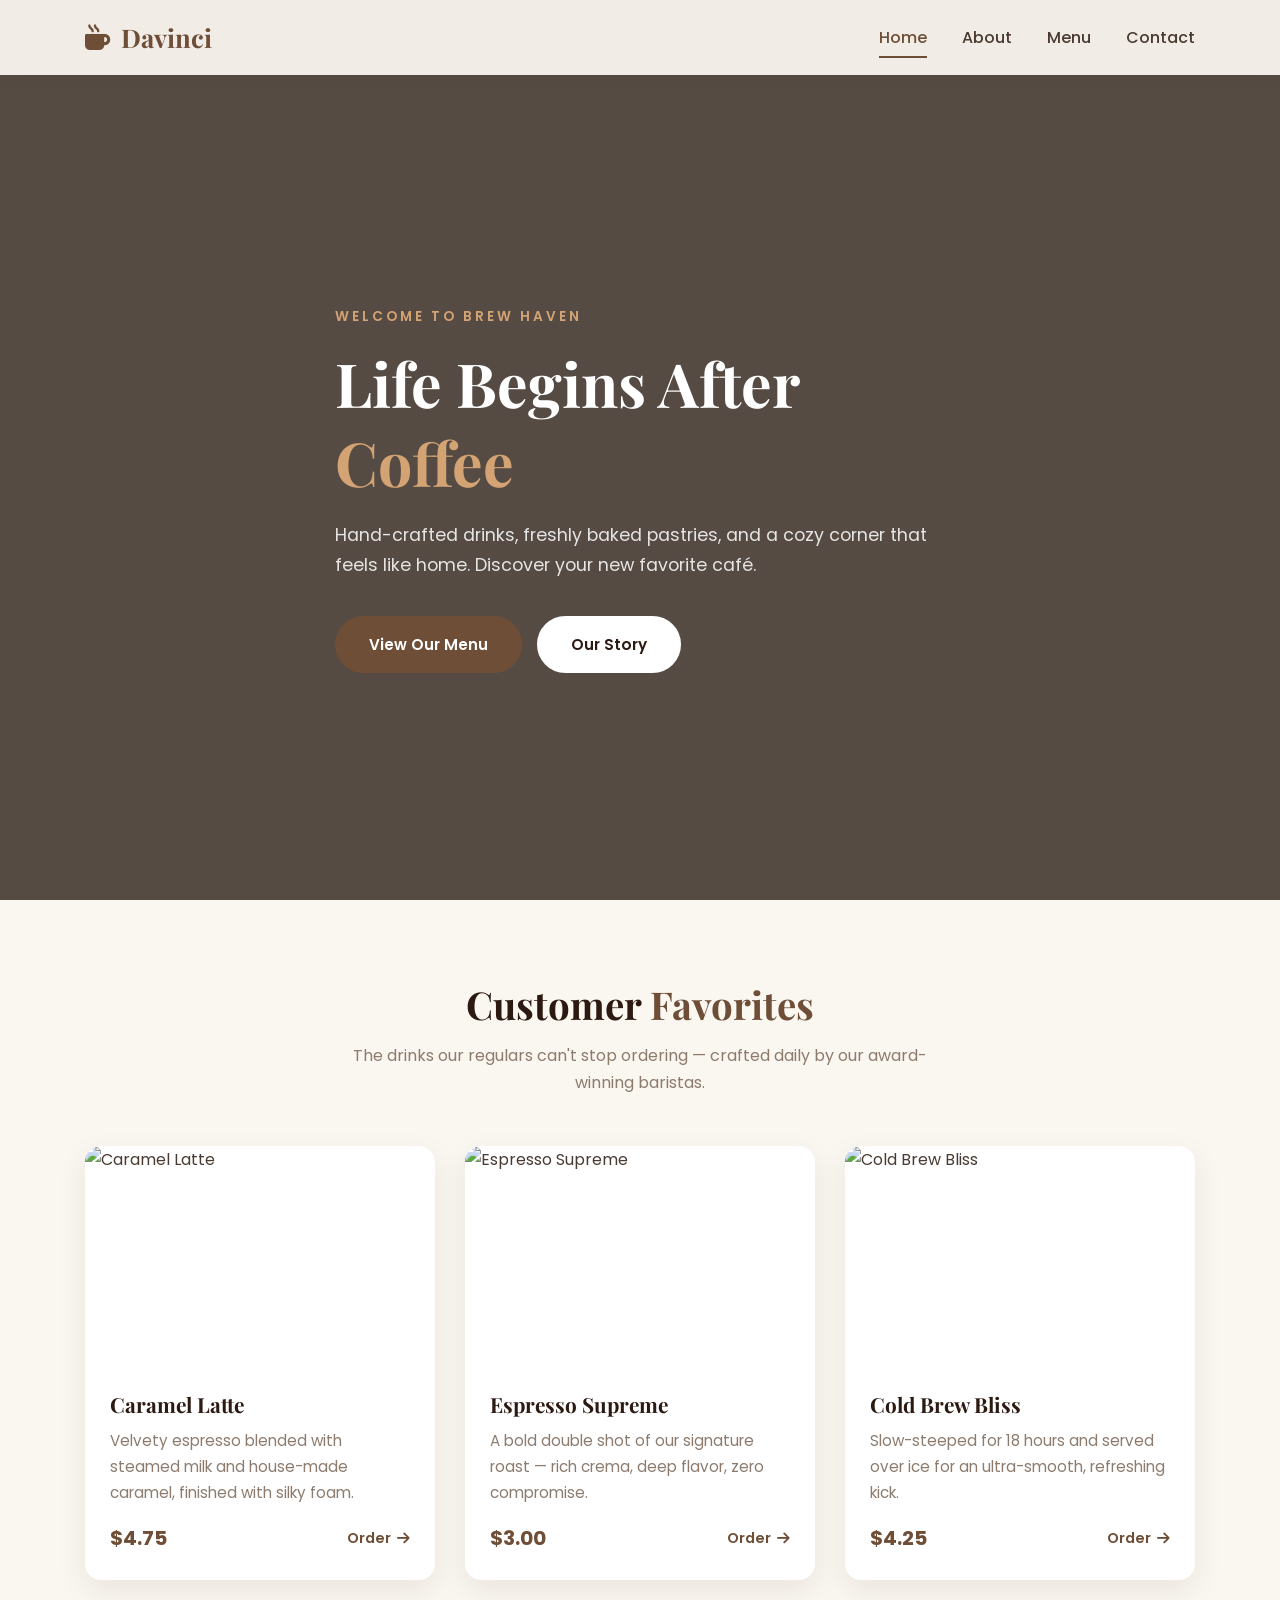
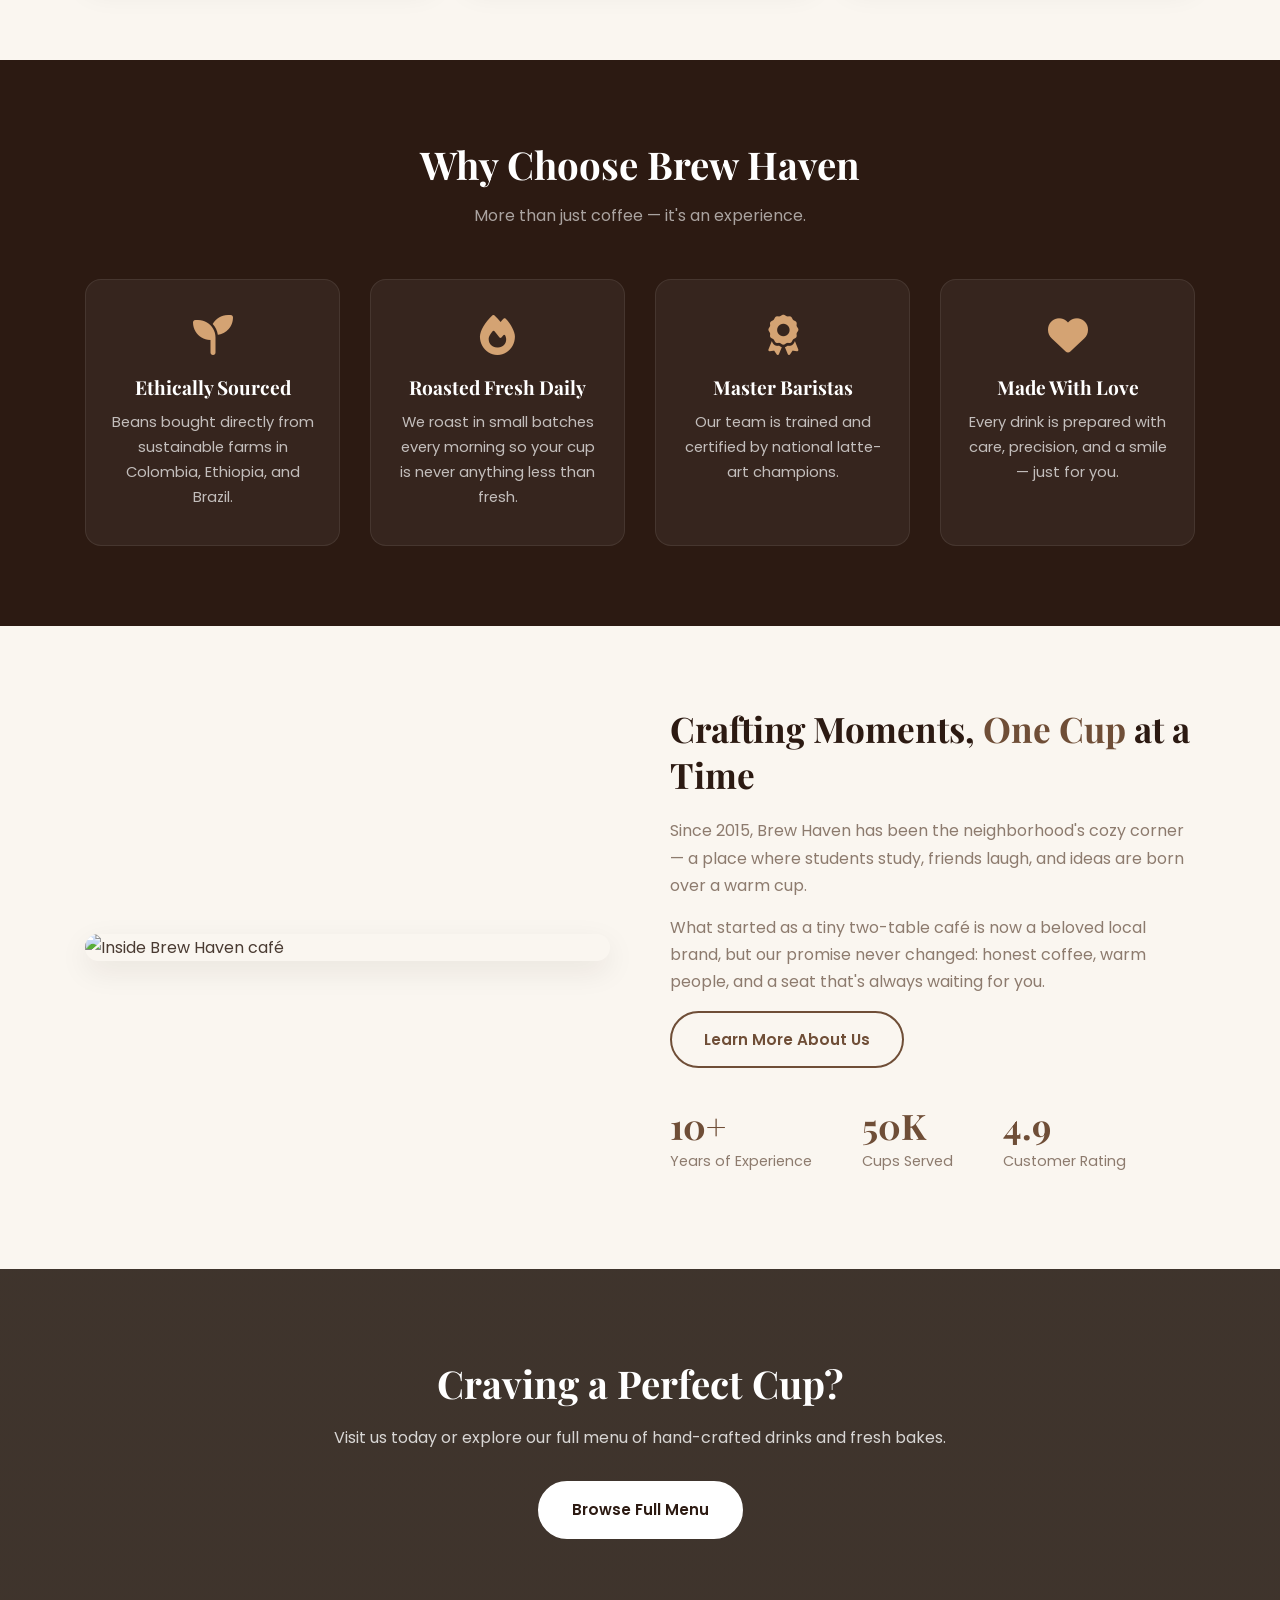
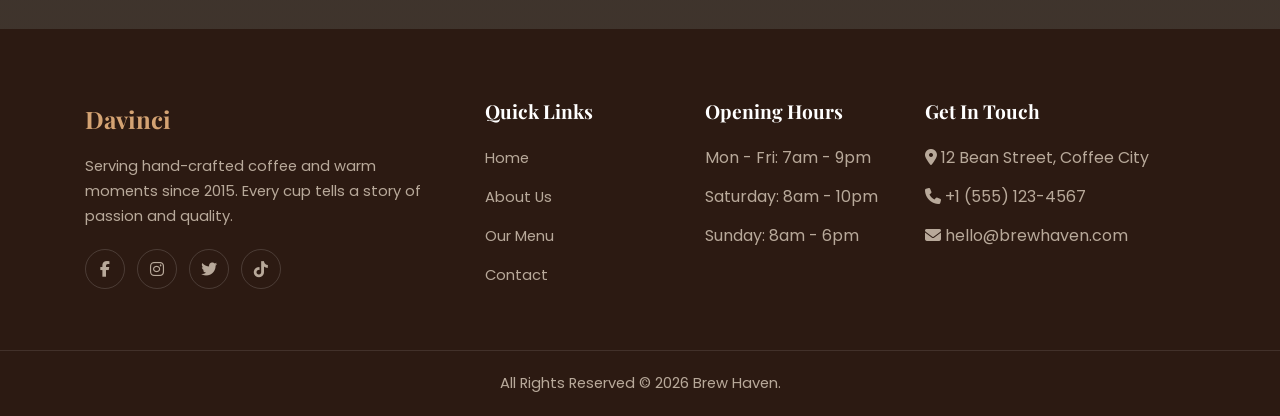
==== Maser/project2/pageHtml/index.html @ 07f2217f "html css projects" ====
<!DOCTYPE html>
<html lang="en">
<head>
    <meta charset="UTF-8">
    <meta name="viewport" content="width=device-width, initial-scale=1.0">
    <title>Davinci | Home</title>
   
    <link href="https://fonts.googleapis.com/css2?family=Playfair+Display:wght@600;700&family=Poppins:wght@400;500;600&display=swap" rel="stylesheet">
    <link rel="stylesheet" href="https://cdnjs.cloudflare.com/ajax/libs/font-awesome/6.5.1/css/all.min.css">
    <link rel="stylesheet" href="../css/style.css">
</head>
<body>

    <!-- ===== Header & Fixed Navigation ===== -->
    <header class="site-header">
        <div class="container nav-container">
            <a href="index.html" class="logo"><i class="fas fa-mug-hot"></i><span>Davinci</span></a>

            <input type="checkbox" id="nav-toggle" class="nav-toggle">
            <label for="nav-toggle" class="nav-toggle-label"><span></span><span></span><span></span></label>

            <nav class="main-nav">
                <ul class="nav-list">
                    <li><a href="index.html" class="active">Home</a></li>
                    <li><a href="about.html">About</a></li>
                    <li><a href="menu.html">Menu</a></li>
                    <li><a href="contact.html">Contact</a></li>
                </ul>
            </nav>
        </div>
    </header>

    <!-- ===== Hero Section ===== -->
    <section class="hero">
        <div class="container hero-content">
            <span class="hero-tag">Welcome to Brew Haven</span>
            <h1>Life Begins After <span>Coffee</span></h1>
            <p>Hand-crafted drinks, freshly baked pastries, and a cozy corner that feels like home. Discover your new favorite café.</p>
            <div class="hero-buttons">
                <a href="menu.html" class="btn btn-primary">View Our Menu</a>
                <a href="about.html" class="btn btn-light">Our Story</a>
            </div>
        </div>
    </section>

    <!-- ===== Featured Drinks (Cards + Grid) ===== -->
    <section class="section">
        <div class="container">
            <h2 class="section-title">Customer <span>Favorites</span></h2>
            <p class="section-subtitle">The drinks our regulars can't stop ordering — crafted daily by our award-winning baristas.</p>

            <div class="card-grid">
                <article class="card">
                    <div class="card-img">
                        <img src="https://images.unsplash.com/photo-1509042239860-f550ce91d85e?auto=format&fit=crop&w=800&q=80" alt="Caramel Latte">
                    </div>
                    <div class="card-body">
                        <h3>Caramel Latte</h3>
                        <p>Velvety espresso blended with steamed milk and house-made caramel, finished with silky foam.</p>
                        <div class="card-footer">
                            <span class="card-price">$4.75</span>
                            <a href="menu.html" class="card-link">Order <i class="fas fa-arrow-right"></i></a>
                        </div>
                    </div>
                </article>

                <article class="card">
                    <div class="card-img">
                        <img src="https://images.unsplash.com/photo-1510591509098-f4fdc6d0ff04?auto=format&fit=crop&w=800&q=80" alt="Espresso Supreme">
                    </div>
                    <div class="card-body">
                        <h3>Espresso Supreme</h3>
                        <p>A bold double shot of our signature roast — rich crema, deep flavor, zero compromise.</p>
                        <div class="card-footer">
                            <span class="card-price">$3.00</span>
                            <a href="menu.html" class="card-link">Order <i class="fas fa-arrow-right"></i></a>
                        </div>
                    </div>
                </article>

                <article class="card">
                    <div class="card-img">
                        <img src="https://images.unsplash.com/photo-1517701550927-30cf4ba1dba5?auto=format&fit=crop&w=800&q=80" alt="Cold Brew Bliss">
                    </div>
                    <div class="card-body">
                        <h3>Cold Brew Bliss</h3>
                        <p>Slow-steeped for 18 hours and served over ice for an ultra-smooth, refreshing kick.</p>
                        <div class="card-footer">
                            <span class="card-price">$4.25</span>
                            <a href="menu.html" class="card-link">Order <i class="fas fa-arrow-right"></i></a>
                        </div>
                    </div>
                </article>
            </div>
        </div>
    </section>

    <!-- ===== Why Choose Us (Flexbox/Grid Features) ===== -->
    <section class="section features">
        <div class="container">
            <h2 class="section-title">Why Choose Brew Haven</h2>
            <p class="section-subtitle">More than just coffee — it's an experience.</p>

            <div class="features-grid">
                <div class="feature">
                    <i class="fas fa-seedling"></i>
                    <h3>Ethically Sourced</h3>
                    <p>Beans bought directly from sustainable farms in Colombia, Ethiopia, and Brazil.</p>
                </div>
                <div class="feature">
                    <i class="fas fa-fire"></i>
                    <h3>Roasted Fresh Daily</h3>
                    <p>We roast in small batches every morning so your cup is never anything less than fresh.</p>
                </div>
                <div class="feature">
                    <i class="fas fa-award"></i>
                    <h3>Master Baristas</h3>
                    <p>Our team is trained and certified by national latte-art champions.</p>
                </div>
                <div class="feature">
                    <i class="fas fa-heart"></i>
                    <h3>Made With Love</h3>
                    <p>Every drink is prepared with care, precision, and a smile — just for you.</p>
                </div>
            </div>
        </div>
    </section>

    <!-- ===== Story Teaser ===== -->
    <section class="section">
        <div class="container story-grid">
            <div class="story-img">
                <img src="https://images.unsplash.com/photo-1554118811-1e0d58224f24?auto=format&fit=crop&w=900&q=80" alt="Inside Brew Haven café">
            </div>
            <div class="story-text">
                <h2>Crafting Moments, <span>One Cup</span> at a Time</h2>
                <p>Since 2015, Brew Haven has been the neighborhood's cozy corner — a place where students study, friends laugh, and ideas are born over a warm cup.</p>
                <p>What started as a tiny two-table café is now a beloved local brand, but our promise never changed: honest coffee, warm people, and a seat that's always waiting for you.</p>
                <a href="about.html" class="btn btn-outline">Learn More About Us</a>
                <div class="story-stats">
                    <div class="stat"><h3>10+</h3><p>Years of Experience</p></div>
                    <div class="stat"><h3>50K</h3><p>Cups Served</p></div>
                    <div class="stat"><h3>4.9</h3><p>Customer Rating</p></div>
                </div>
            </div>
        </div>
    </section>

    <!-- ===== CTA Banner ===== -->
    <section class="cta-banner">
        <h2>Craving a Perfect Cup?</h2>
        <p>Visit us today or explore our full menu of hand-crafted drinks and fresh bakes.</p>
        <a href="menu.html" class="btn btn-light">Browse Full Menu</a>
    </section>

    <!-- ===== Footer ===== -->
    <footer class="site-footer">
        <div class="container footer-grid">
            <div>
                <a href="index.html" class="footer-logo"><span>Davinci</span></a>
                <p>Serving hand-crafted coffee and warm moments since 2015. Every cup tells a story of passion and quality.</p>
                <div class="footer-social">
                    <a href="#"><i class="fab fa-facebook-f"></i></a>
                    <a href="#"><i class="fab fa-instagram"></i></a>
                    <a href="#"><i class="fab fa-twitter"></i></a>
                    <a href="#"><i class="fab fa-tiktok"></i></a>
                </div>
            </div>
            <div>
                <h3>Quick Links</h3>
                <ul>
                    <li><a href="index.html">Home</a></li>
                    <li><a href="about.html">About Us</a></li>
                    <li><a href="menu.html">Our Menu</a></li>
                    <li><a href="contact.html">Contact</a></li>
                </ul>
            </div>
            <div>
                <h3>Opening Hours</h3>
                <ul>
                    <li>Mon - Fri: 7am - 9pm</li>
                    <li>Saturday: 8am - 10pm</li>
                    <li>Sunday: 8am - 6pm</li>
                </ul>
            </div>
            <div>
                <h3>Get In Touch</h3>
                <ul>
                    <li><i class="fas fa-map-marker-alt"></i> 12 Bean Street, Coffee City</li>
                    <li><i class="fas fa-phone"></i> +1 (555) 123-4567</li>
                    <li><i class="fas fa-envelope"></i> hello@brewhaven.com</li>
                </ul>
            </div>
        </div>
        <div class="footer-bottom">
            <p>All Rights Reserved &copy; 2026 Brew Haven.</p>
        </div>
    </footer>

</body>
</html>
---- Maser/project2/css/style.css ----
/* ============================================
   BREW HAVEN - Coffee Shop Website
   Pure HTML5 & CSS3 | No JS, No Frameworks
   ============================================ */

/* ---------- VARIABLES & RESET ---------- */
:root {
    --espresso: #2C1A12;
    --coffee: #6F4E37;
    --caramel: #D4A373;
    --cream: #FAF6F0;
    --white: #FFFFFF;
    --text: #4A3B32;
    --muted: #8D7B6E;
    --border: #E8DFD5;
    --shadow: 0 10px 30px rgba(44, 26, 18, 0.08);
    --transition: all 0.3s ease;
}

* {
    margin: 0;
    padding: 0;
    box-sizing: border-box;
}

html {
    scroll-behavior: smooth;
}

body {
    font-family: 'Poppins', sans-serif;
    background-color: var(--cream);
    color: var(--text);
    line-height: 1.7;
}

h1, h2, h3, h4 {
    font-family: 'Playfair Display', serif;
    color: var(--espresso);
    line-height: 1.3;
}

img { max-width: 100%; display: block; }
a { text-decoration: none; color: inherit; }
ul { list-style: none; }

.container {
    max-width: 1150px;
    margin: 0 auto;
    padding: 0 20px;
}

.section { padding: 80px 0; }

.section-title {
    text-align: center;
    font-size: 2.4rem;
    margin-bottom: 12px;
}

.section-title span { color: var(--coffee); }

.section-subtitle {
    text-align: center;
    color: var(--muted);
    max-width: 600px;
    margin: 0 auto 50px;
}

/* ---------- BUTTONS ---------- */
.btn {
    display: inline-block;
    padding: 14px 32px;
    border-radius: 50px;
    font-weight: 600;
    font-size: 0.95rem;
    cursor: pointer;
    border: 2px solid transparent;
    transition: var(--transition);
    font-family: 'Poppins', sans-serif;
}

.btn-primary { background: var(--coffee); color: var(--white); border-color: var(--coffee); }
.btn-primary:hover { background: transparent; color: var(--coffee); transform: translateY(-3px); }

.btn-light { background: var(--white); color: var(--espresso); border-color: var(--white); }
.btn-light:hover { background: transparent; color: var(--white); }

.btn-outline { background: transparent; color: var(--coffee); border-color: var(--coffee); }
.btn-outline:hover { background: var(--coffee); color: var(--white); transform: translateY(-3px); }

/* ---------- HEADER & NAVIGATION (Fixed) ---------- */
.site-header {
    position: fixed;
    top: 0;
    left: 0;
    width: 100%;
    background: rgba(250, 246, 240, 0.95);
    backdrop-filter: blur(10px);
    box-shadow: 0 2px 15px rgba(44, 26, 18, 0.06);
    z-index: 1000;
}

.nav-container {
    display: flex;
    align-items: center;
    justify-content: space-between;
    height: 75px;
}

.logo {
    font-family: 'Playfair Display', serif;
    font-size: 1.6rem;
    font-weight: 700;
    color: var(--espresso);
    display: flex;
    align-items: center;
    gap: 10px;
}

.logo i { color: var(--coffee); }
.logo span { color: var(--coffee); }

.nav-list { display: flex; gap: 35px; }

.nav-list a {
    font-weight: 500;
    color: var(--text);
    position: relative;
    padding: 5px 0;
    transition: var(--transition);
}

.nav-list a::after {
    content: '';
    position: absolute;
    left: 0;
    bottom: -4px;
    width: 0;
    height: 2px;
    background: var(--coffee);
    transition: var(--transition);
}

.nav-list a:hover,
.nav-list a.active { color: var(--coffee); }

.nav-list a:hover::after,
.nav-list a.active::after { width: 100%; }

/* Pure CSS Mobile Menu */
.nav-toggle { display: none; }

.nav-toggle-label {
    display: none;
    flex-direction: column;
    gap: 5px;
    cursor: pointer;
}

.nav-toggle-label span {
    width: 26px;
    height: 3px;
    background: var(--espresso);
    border-radius: 2px;
    transition: var(--transition);
}

/* ---------- HOME HERO ---------- */
.hero {
    min-height: 100vh;
    display: flex;
    align-items: center;
    padding-top: 75px;
    background: linear-gradient(rgba(30, 18, 10, 0.75), rgba(30, 18, 10, 0.75)),
                url('https://images.unsplash.com/photo-1447933601403-0c6688de566e?auto=format&fit=crop&w=1600&q=80')
                center / cover no-repeat;
}

.hero-content { max-width: 650px; }

.hero-tag {
    display: inline-block;
    color: var(--caramel);
    letter-spacing: 3px;
    text-transform: uppercase;
    font-size: 0.85rem;
    font-weight: 600;
    margin-bottom: 15px;
}

.hero h1 {
    font-size: 3.8rem;
    color: var(--white);
    margin-bottom: 20px;
}

.hero h1 span { color: var(--caramel); }

.hero p {
    color: rgba(255, 255, 255, 0.85);
    font-size: 1.1rem;
    margin-bottom: 35px;
}

.hero-buttons { display: flex; gap: 15px; flex-wrap: wrap; }

/* ---------- PAGE HERO (Inner Pages) ---------- */
.page-hero {
    padding: 170px 0 80px;
    text-align: center;
    background: linear-gradient(rgba(30, 18, 10, 0.8), rgba(30, 18, 10, 0.8)),
                url('https://images.unsplash.com/photo-1495474472287-4d71bcdd2085?auto=format&fit=crop&w=1600&q=80')
                center / cover no-repeat;
}

.page-hero h1 {
    color: var(--white);
    font-size: 3rem;
    margin-bottom: 10px;
}

.breadcrumb { color: var(--caramel); font-size: 0.95rem; }
.breadcrumb a { color: rgba(255, 255, 255, 0.8); transition: var(--transition); }
.breadcrumb a:hover { color: var(--caramel); }

/* ---------- PRODUCT / FEATURE CARDS ---------- */
.card-grid {
    display: grid;
    grid-template-columns: repeat(auto-fit, minmax(280px, 1fr));
    gap: 30px;
}

.card {
    background: var(--white);
    border-radius: 16px;
    overflow: hidden;
    box-shadow: var(--shadow);
    transition: var(--transition);
}

.card:hover {
    transform: translateY(-10px);
    box-shadow: 0 20px 40px rgba(44, 26, 18, 0.15);
}

.card-img { overflow: hidden; height: 220px; }

.card-img img {
    width: 100%;
    height: 100%;
    object-fit: cover;
    transition: transform 0.5s ease;
}

.card:hover .card-img img { transform: scale(1.1); }

.card-body { padding: 25px; }

.card-body h3 { font-size: 1.3rem; margin-bottom: 10px; }
.card-body p { color: var(--muted); font-size: 0.95rem; margin-bottom: 15px; }

.card-footer {
    display: flex;
    justify-content: space-between;
    align-items: center;
}

.card-price { color: var(--coffee); font-weight: 700; font-size: 1.25rem; }

.card-link {
    color: var(--coffee);
    font-weight: 600;
    font-size: 0.9rem;
    display: inline-flex;
    align-items: center;
    gap: 6px;
    transition: var(--transition);
}

.card-link:hover { gap: 10px; }

/* ---------- FEATURES (Why Choose Us) ---------- */
.features { background: var(--espresso); }

.features .section-title { color: var(--white); }
.features .section-subtitle { color: rgba(255, 255, 255, 0.6); }

.features-grid {
    display: grid;
    grid-template-columns: repeat(auto-fit, minmax(240px, 1fr));
    gap: 30px;
}

.feature {
    text-align: center;
    padding: 35px 25px;
    background: rgba(255, 255, 255, 0.05);
    border: 1px solid rgba(255, 255, 255, 0.08);
    border-radius: 16px;
    transition: var(--transition);
}

.feature:hover {
    background: rgba(255, 255, 255, 0.1);
    transform: translateY(-5px);
    border-color: var(--caramel);
}

.feature i {
    font-size: 2.5rem;
    color: var(--caramel);
    margin-bottom: 20px;
}

.feature h3 { color: var(--white); font-size: 1.2rem; margin-bottom: 10px; }
.feature p { color: rgba(255, 255, 255, 0.7); font-size: 0.92rem; }

/* ---------- STORY / ABOUT GRID ---------- */
.story-grid {
    display: grid;
    grid-template-columns: 1fr 1fr;
    gap: 60px;
    align-items: center;
}

.story-img img {
    border-radius: 20px;
    box-shadow: var(--shadow);
}

.story-text h2 { font-size: 2.2rem; margin-bottom: 20px; }
.story-text h2 span { color: var(--coffee); }
.story-text p { color: var(--muted); margin-bottom: 15px; }

.story-stats {
    display: flex;
    gap: 50px;
    margin-top: 35px;
}

.stat h3 { font-size: 2.2rem; color: var(--coffee); }
.stat p { font-size: 0.9rem; color: var(--muted); }

/* ---------- TEAM ---------- */
.team-grid {
    display: grid;
    grid-template-columns: repeat(auto-fit, minmax(250px, 1fr));
    gap: 30px;
}

.team-card {
    background: var(--white);
    border-radius: 16px;
    overflow: hidden;
    text-align: center;
    box-shadow: var(--shadow);
    transition: var(--transition);
}

.team-card:hover { transform: translateY(-8px); }

.team-card img { width: 100%; height: 280px; object-fit: cover; }

.team-info { padding: 22px; }
.team-info h3 { font-size: 1.2rem; margin-bottom: 4px; }

.team-info span {
    color: var(--coffee);
    font-size: 0.85rem;
    text-transform: uppercase;
    letter-spacing: 1px;
}

/* ---------- MENU PAGE ---------- */
.menu-category { margin-bottom: 60px; }

.category-title {
    display: flex;
    align-items: center;
    gap: 15px;
    margin-bottom: 30px;
    font-size: 1.6rem;
}

.category-title i {
    color: var(--white);
    background: var(--coffee);
    width: 50px;
    height: 50px;
    border-radius: 12px;
    display: flex;
    align-items: center;
    justify-content: center;
    font-size: 1.2rem;
}

.menu-grid {
    display: grid;
    grid-template-columns: repeat(auto-fit, minmax(340px, 1fr));
    gap: 25px;
}

.menu-item {
    display: flex;
    gap: 20px;
    align-items: center;
    background: var(--white);
    padding: 20px;
    border-radius: 14px;
    box-shadow: var(--shadow);
    border-left: 4px solid transparent;
    transition: var(--transition);
}

.menu-item:hover {
    transform: translateY(-5px);
    border-left-color: var(--caramel);
}

.menu-item img {
    width: 90px;
    height: 90px;
    border-radius: 12px;
    object-fit: cover;
    flex-shrink: 0;
}

.menu-item-body { flex: 1; }

.menu-item-top {
    display: flex;
    justify-content: space-between;
    align-items: center;
    gap: 10px;
    margin-bottom: 6px;
}

.menu-item-top h3 { font-size: 1.1rem; }

.menu-item .price {
    color: var(--coffee);
    font-weight: 700;
    white-space: nowrap;
}

.menu-item p { font-size: 0.88rem; color: var(--muted); }

/* ---------- CTA BANNER ---------- */
.cta-banner {
    background: linear-gradient(rgba(30, 18, 10, 0.85), rgba(30, 18, 10, 0.85)),
                url('https://images.unsplash.com/photo-1521017432531-fbd92d768814?auto=format&fit=crop&w=1600&q=80')
                center / cover no-repeat;
    text-align: center;
    padding: 90px 20px;
}

.cta-banner h2 { color: var(--white); font-size: 2.4rem; margin-bottom: 15px; }
.cta-banner p { color: rgba(255, 255, 255, 0.8); margin-bottom: 30px; }

/* ---------- CONTACT PAGE ---------- */
.contact-grid {
    display: grid;
    grid-template-columns: 1fr 1.3fr;
    gap: 50px;
}

.contact-info-card {
    background: var(--espresso);
    border-radius: 20px;
    padding: 40px;
    color: var(--white);
}

.contact-info-card h2 { color: var(--white); font-size: 1.8rem; margin-bottom: 25px; }

.info-row {
    display: flex;
    gap: 18px;
    margin-bottom: 25px;
    align-items: flex-start;
}

.info-row i {
    width: 45px;
    height: 45px;
    background: rgba(255, 255, 255, 0.1);
    color: var(--caramel);
    border-radius: 50%;
    display: flex;
    align-items: center;
    justify-content: center;
    flex-shrink: 0;
}

.info-row h4 { color: var(--white); font-size: 1rem; margin-bottom: 2px; }
.info-row p { color: rgba(255, 255, 255, 0.7); font-size: 0.9rem; }

.contact-form {
    background: var(--white);
    border-radius: 20px;
    padding: 40px;
    box-shadow: var(--shadow);
}

.contact-form h2 { font-size: 1.8rem; margin-bottom: 25px; }

.form-row {
    display: grid;
    grid-template-columns: 1fr 1fr;
    gap: 20px;
}

.form-group { margin-bottom: 20px; }

.form-group label {
    display: block;
    font-weight: 500;
    font-size: 0.9rem;
    margin-bottom: 8px;
    color: var(--espresso);
}

.form-group input,
.form-group textarea {
    width: 100%;
    padding: 14px 16px;
    border: 1px solid var(--border);
    border-radius: 10px;
    font-family: inherit;
    font-size: 0.95rem;
    background: var(--cream);
    transition: var(--transition);
}

.form-group input:focus,
.form-group textarea:focus {
    outline: none;
    border-color: var(--coffee);
    background: var(--white);
    box-shadow: 0 0 0 3px rgba(111, 78, 55, 0.1);
}

/* ---------- FOOTER ---------- */
.site-footer {
    background: var(--espresso);
    color: #B8A99A;
    padding: 70px 0 0;
}

.footer-grid {
    display: grid;
    grid-template-columns: 2fr 1fr 1fr 1.5fr;
    gap: 40px;
    padding-bottom: 50px;
}

.site-footer h3 { color: var(--white); margin-bottom: 20px; font-size: 1.2rem; }
.site-footer p { font-size: 0.92rem; }

.footer-logo {
    font-family: 'Playfair Display', serif;
    font-size: 1.5rem;
    font-weight: 700;
    color: var(--white);
    margin-bottom: 15px;
    display: block;
}

.footer-logo span { color: var(--caramel); }

.site-footer ul li { margin-bottom: 12px; }

.site-footer ul a {
    font-size: 0.92rem;
    transition: var(--transition);
}

.site-footer ul a:hover { color: var(--caramel); padding-left: 5px; }

.footer-social { display: flex; gap: 12px; margin-top: 20px; }

.footer-social a {
    width: 40px;
    height: 40px;
    border: 1px solid rgba(255, 255, 255, 0.15);
    border-radius: 50%;
    display: flex;
    align-items: center;
    justify-content: center;
    transition: var(--transition);
}

.footer-social a:hover {
    background: var(--caramel);
    border-color: var(--caramel);
    color: var(--espresso);
    transform: translateY(-3px);
}

.footer-bottom {
    border-top: 1px solid rgba(255, 255, 255, 0.1);
    padding: 20px 0;
    text-align: center;
    font-size: 0.9rem;
}

/* ---------- RESPONSIVE MEDIA QUERIES ---------- */
@media (max-width: 992px) {
    .story-grid,
    .contact-grid { grid-template-columns: 1fr; }

    .footer-grid { grid-template-columns: 1fr 1fr; }
}

@media (max-width: 768px) {
    .nav-toggle-label { display: flex; }

    .main-nav {
        position: fixed;
        top: 75px;
        right: -100%;
        width: min(320px, 85%);
        height: calc(100vh - 75px);
        background: var(--white);
        box-shadow: -10px 0 30px rgba(0, 0, 0, 0.1);
        transition: right 0.35s ease;
        padding: 40px 30px;
    }

    .nav-list { flex-direction: column; gap: 25px; }

    .nav-toggle:checked ~ .main-nav { right: 0; }

    .nav-toggle:checked ~ .nav-toggle-label span:nth-child(1) {
        transform: rotate(45deg) translate(6px, 6px);
    }
    .nav-toggle:checked ~ .nav-toggle-label span:nth-child(2) { opacity: 0; }
    .nav-toggle:checked ~ .nav-toggle-label span:nth-child(3) {
        transform: rotate(-45deg) translate(6px, -6px);
    }

    .hero h1 { font-size: 2.6rem; }
    .page-hero h1 { font-size: 2.2rem; }
    .section-title { font-size: 1.9rem; }
    .form-row { grid-template-columns: 1fr; }
    .footer-grid { grid-template-columns: 1fr; }
    .story-stats { gap: 25px; }
}
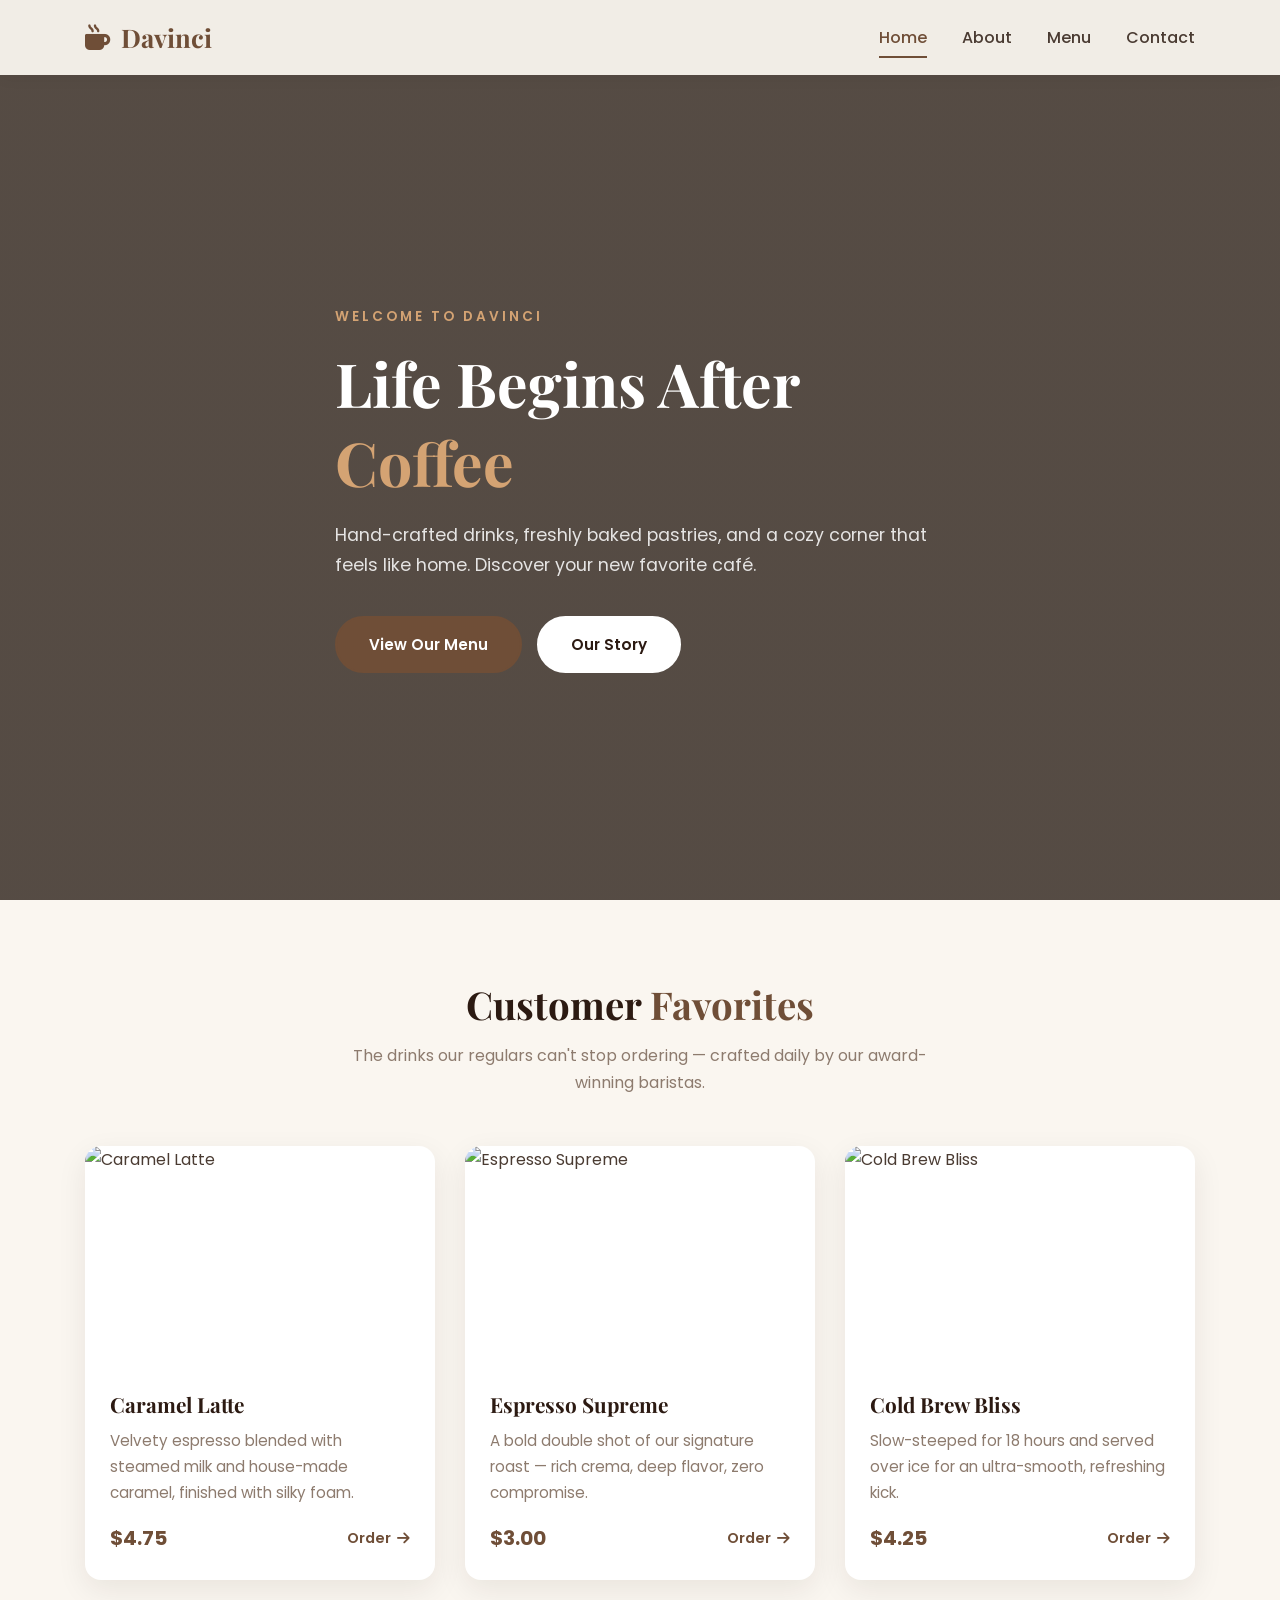
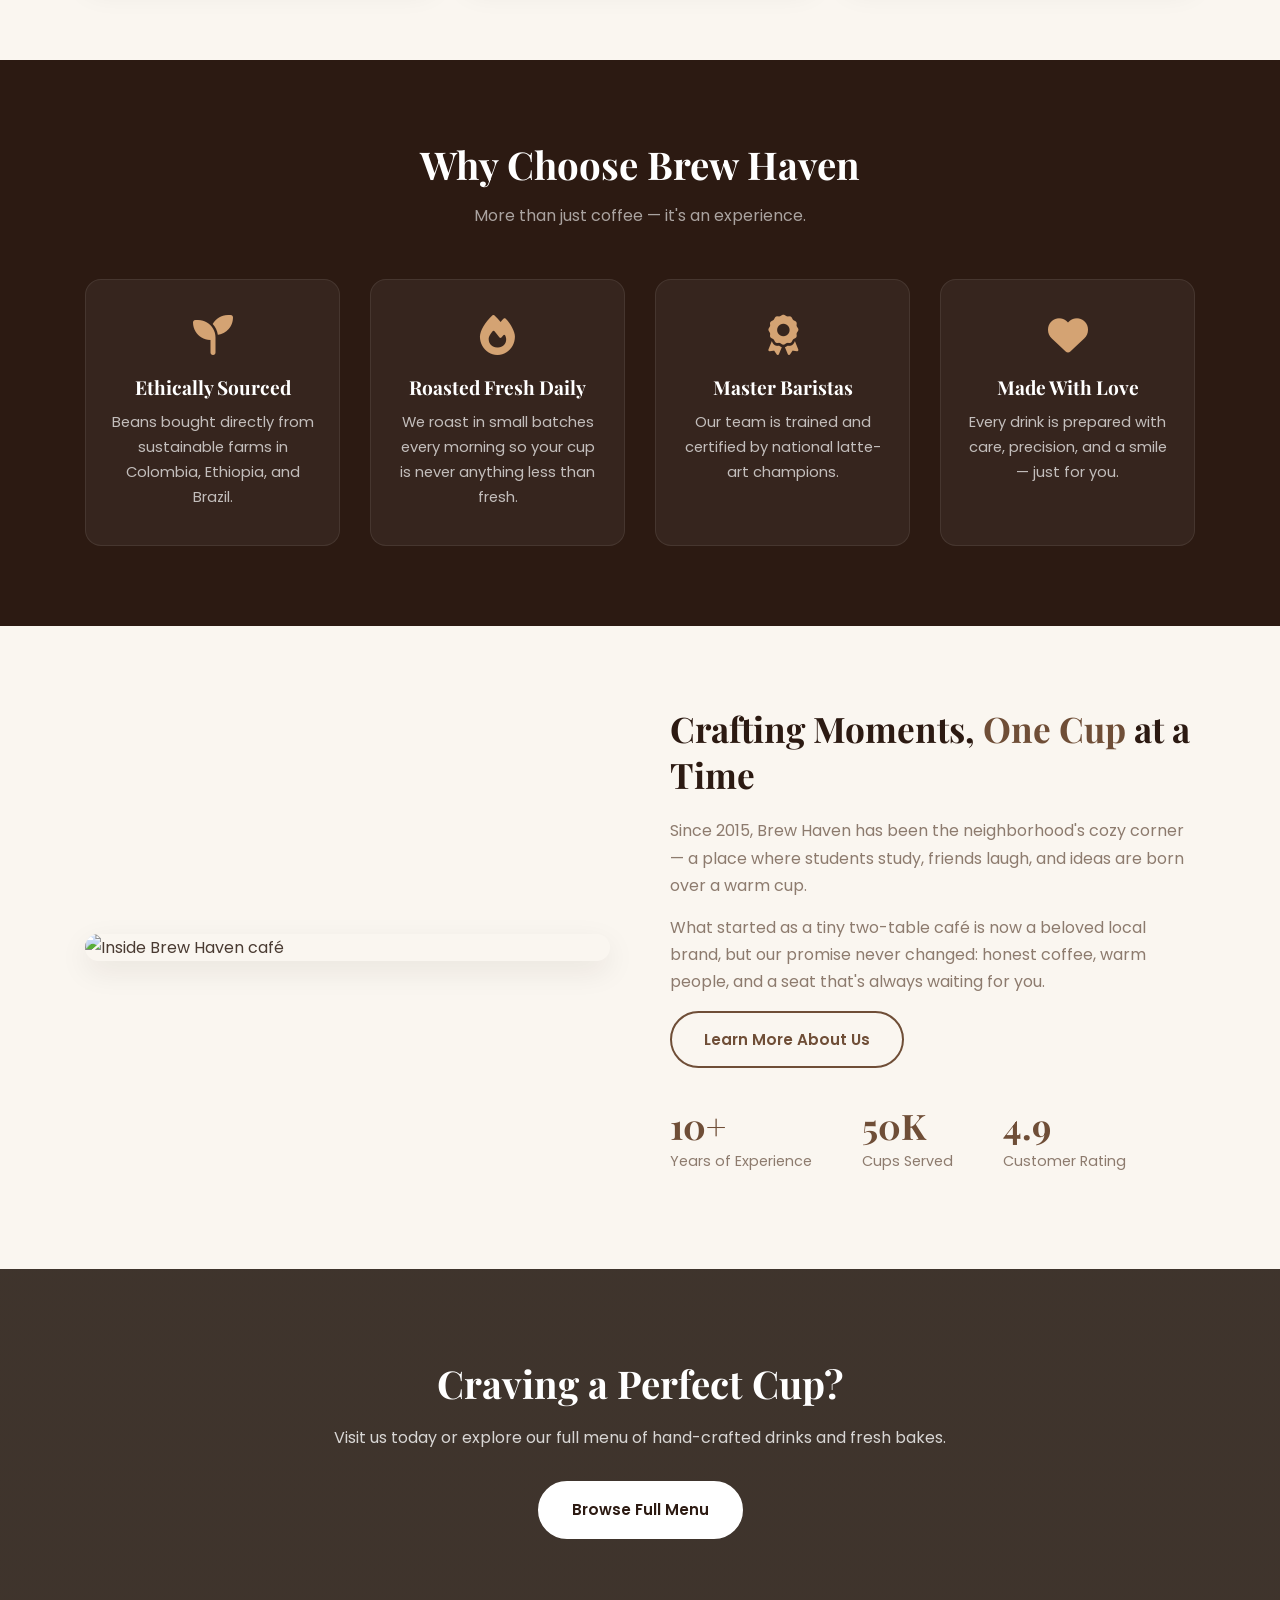
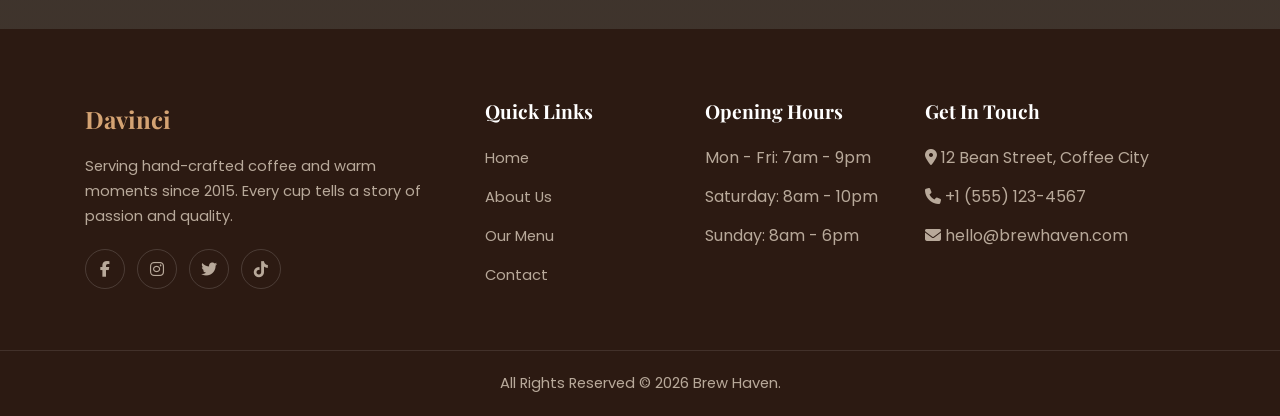
==== commit 28a8d404: "html css project2 edit" ====
--- a/Maser/project2/pageHtml/index.html
+++ b/Maser/project2/pageHtml/index.html
@@ -33,7 +33,7 @@
     <!-- ===== Hero Section ===== -->
     <section class="hero">
         <div class="container hero-content">
-            <span class="hero-tag">Welcome to Brew Haven</span>
+            <span class="hero-tag">Welcome to Davinci</span>
             <h1>Life Begins After <span>Coffee</span></h1>
             <p>Hand-crafted drinks, freshly baked pastries, and a cozy corner that feels like home. Discover your new favorite café.</p>
             <div class="hero-buttons">
--- a/Maser/project2/css/style.css
+++ b/Maser/project2/css/style.css
@@ -1,9 +1,5 @@
-/* ============================================
-   BREW HAVEN - Coffee Shop Website
-   Pure HTML5 & CSS3 | No JS, No Frameworks
-   ============================================ */
-
-/* ---------- VARIABLES & RESET ---------- */
+
+/* ---------- VARIABLES  ---------- */
 :root {
     --espresso: #2C1A12;
     --coffee: #6F4E37;
@@ -40,9 +36,19 @@
     line-height: 1.3;
 }
 
-img { max-width: 100%; display: block; }
-a { text-decoration: none; color: inherit; }
-ul { list-style: none; }
+img {
+    max-width: 100%;
+    display: block;
+}
+
+a {
+    text-decoration: none;
+    color: inherit;
+}
+
+ul {
+    list-style: none;
+}
 
 .container {
     max-width: 1150px;
@@ -50,7 +56,9 @@
     padding: 0 20px;
 }
 
-.section { padding: 80px 0; }
+.section {
+    padding: 80px 0;
+}
 
 .section-title {
     text-align: center;
@@ -58,7 +66,9 @@
     margin-bottom: 12px;
 }
 
-.section-title span { color: var(--coffee); }
+.section-title span {
+    color: var(--coffee);
+}
 
 .section-subtitle {
     text-align: center;
@@ -80,14 +90,40 @@
     font-family: 'Poppins', sans-serif;
 }
 
-.btn-primary { background: var(--coffee); color: var(--white); border-color: var(--coffee); }
-.btn-primary:hover { background: transparent; color: var(--coffee); transform: translateY(-3px); }
-
-.btn-light { background: var(--white); color: var(--espresso); border-color: var(--white); }
-.btn-light:hover { background: transparent; color: var(--white); }
-
-.btn-outline { background: transparent; color: var(--coffee); border-color: var(--coffee); }
-.btn-outline:hover { background: var(--coffee); color: var(--white); transform: translateY(-3px); }
+.btn-primary {
+    background: var(--coffee);
+    color: var(--white);
+    border-color: var(--coffee);
+}
+
+.btn-primary:hover {
+    background: transparent;
+    color: var(--coffee);
+    transform: translateY(-3px);
+}
+
+.btn-light {
+    background: var(--white);
+    color: var(--espresso);
+    border-color: var(--white);
+}
+
+.btn-light:hover {
+    background: transparent;
+    color: var(--white);
+}
+
+.btn-outline {
+    background: transparent;
+    color: var(--coffee);
+    border-color: var(--coffee);
+}
+
+.btn-outline:hover {
+    background: var(--coffee);
+    color: var(--white);
+    transform: translateY(-3px);
+}
 
 /* ---------- HEADER & NAVIGATION (Fixed) ---------- */
 .site-header {
@@ -118,10 +154,18 @@
     gap: 10px;
 }
 
-.logo i { color: var(--coffee); }
-.logo span { color: var(--coffee); }
-
-.nav-list { display: flex; gap: 35px; }
+.logo i {
+    color: var(--coffee);
+}
+
+.logo span {
+    color: var(--coffee);
+}
+
+.nav-list {
+    display: flex;
+    gap: 35px;
+}
 
 .nav-list a {
     font-weight: 500;
@@ -143,13 +187,19 @@
 }
 
 .nav-list a:hover,
-.nav-list a.active { color: var(--coffee); }
+.nav-list a.active {
+    color: var(--coffee);
+}
 
 .nav-list a:hover::after,
-.nav-list a.active::after { width: 100%; }
+.nav-list a.active::after {
+    width: 100%;
+}
 
 /* Pure CSS Mobile Menu */
-.nav-toggle { display: none; }
+.nav-toggle {
+    display: none;
+}
 
 .nav-toggle-label {
     display: none;
@@ -173,11 +223,12 @@
     align-items: center;
     padding-top: 75px;
     background: linear-gradient(rgba(30, 18, 10, 0.75), rgba(30, 18, 10, 0.75)),
-                url('https://images.unsplash.com/photo-1447933601403-0c6688de566e?auto=format&fit=crop&w=1600&q=80')
-                center / cover no-repeat;
-}
-
-.hero-content { max-width: 650px; }
+        url('https://images.unsplash.com/photo-1447933601403-0c6688de566e?auto=format&fit=crop&w=1600&q=80') center / cover no-repeat;
+}
+
+.hero-content {
+    max-width: 650px;
+}
 
 .hero-tag {
     display: inline-block;
@@ -195,7 +246,9 @@
     margin-bottom: 20px;
 }
 
-.hero h1 span { color: var(--caramel); }
+.hero h1 span {
+    color: var(--caramel);
+}
 
 .hero p {
     color: rgba(255, 255, 255, 0.85);
@@ -203,15 +256,18 @@
     margin-bottom: 35px;
 }
 
-.hero-buttons { display: flex; gap: 15px; flex-wrap: wrap; }
+.hero-buttons {
+    display: flex;
+    gap: 15px;
+    flex-wrap: wrap;
+}
 
 /* ---------- PAGE HERO (Inner Pages) ---------- */
 .page-hero {
     padding: 170px 0 80px;
     text-align: center;
     background: linear-gradient(rgba(30, 18, 10, 0.8), rgba(30, 18, 10, 0.8)),
-                url('https://images.unsplash.com/photo-1495474472287-4d71bcdd2085?auto=format&fit=crop&w=1600&q=80')
-                center / cover no-repeat;
+        url('https://images.unsplash.com/photo-1495474472287-4d71bcdd2085?auto=format&fit=crop&w=1600&q=80') center / cover no-repeat;
 }
 
 .page-hero h1 {
@@ -220,9 +276,19 @@
     margin-bottom: 10px;
 }
 
-.breadcrumb { color: var(--caramel); font-size: 0.95rem; }
-.breadcrumb a { color: rgba(255, 255, 255, 0.8); transition: var(--transition); }
-.breadcrumb a:hover { color: var(--caramel); }
+.breadcrumb {
+    color: var(--caramel);
+    font-size: 0.95rem;
+}
+
+.breadcrumb a {
+    color: rgba(255, 255, 255, 0.8);
+    transition: var(--transition);
+}
+
+.breadcrumb a:hover {
+    color: var(--caramel);
+}
 
 /* ---------- PRODUCT / FEATURE CARDS ---------- */
 .card-grid {
@@ -244,7 +310,10 @@
     box-shadow: 0 20px 40px rgba(44, 26, 18, 0.15);
 }
 
-.card-img { overflow: hidden; height: 220px; }
+.card-img {
+    overflow: hidden;
+    height: 220px;
+}
 
 .card-img img {
     width: 100%;
@@ -253,12 +322,24 @@
     transition: transform 0.5s ease;
 }
 
-.card:hover .card-img img { transform: scale(1.1); }
-
-.card-body { padding: 25px; }
-
-.card-body h3 { font-size: 1.3rem; margin-bottom: 10px; }
-.card-body p { color: var(--muted); font-size: 0.95rem; margin-bottom: 15px; }
+.card:hover .card-img img {
+    transform: scale(1.1);
+}
+
+.card-body {
+    padding: 25px;
+}
+
+.card-body h3 {
+    font-size: 1.3rem;
+    margin-bottom: 10px;
+}
+
+.card-body p {
+    color: var(--muted);
+    font-size: 0.95rem;
+    margin-bottom: 15px;
+}
 
 .card-footer {
     display: flex;
@@ -266,7 +347,11 @@
     align-items: center;
 }
 
-.card-price { color: var(--coffee); font-weight: 700; font-size: 1.25rem; }
+.card-price {
+    color: var(--coffee);
+    font-weight: 700;
+    font-size: 1.25rem;
+}
 
 .card-link {
     color: var(--coffee);
@@ -278,13 +363,22 @@
     transition: var(--transition);
 }
 
-.card-link:hover { gap: 10px; }
+.card-link:hover {
+    gap: 10px;
+}
 
 /* ---------- FEATURES (Why Choose Us) ---------- */
-.features { background: var(--espresso); }
-
-.features .section-title { color: var(--white); }
-.features .section-subtitle { color: rgba(255, 255, 255, 0.6); }
+.features {
+    background: var(--espresso);
+}
+
+.features .section-title {
+    color: var(--white);
+}
+
+.features .section-subtitle {
+    color: rgba(255, 255, 255, 0.6);
+}
 
 .features-grid {
     display: grid;
@@ -313,8 +407,16 @@
     margin-bottom: 20px;
 }
 
-.feature h3 { color: var(--white); font-size: 1.2rem; margin-bottom: 10px; }
-.feature p { color: rgba(255, 255, 255, 0.7); font-size: 0.92rem; }
+.feature h3 {
+    color: var(--white);
+    font-size: 1.2rem;
+    margin-bottom: 10px;
+}
+
+.feature p {
+    color: rgba(255, 255, 255, 0.7);
+    font-size: 0.92rem;
+}
 
 /* ---------- STORY / ABOUT GRID ---------- */
 .story-grid {
@@ -329,9 +431,19 @@
     box-shadow: var(--shadow);
 }
 
-.story-text h2 { font-size: 2.2rem; margin-bottom: 20px; }
-.story-text h2 span { color: var(--coffee); }
-.story-text p { color: var(--muted); margin-bottom: 15px; }
+.story-text h2 {
+    font-size: 2.2rem;
+    margin-bottom: 20px;
+}
+
+.story-text h2 span {
+    color: var(--coffee);
+}
+
+.story-text p {
+    color: var(--muted);
+    margin-bottom: 15px;
+}
 
 .story-stats {
     display: flex;
@@ -339,8 +451,15 @@
     margin-top: 35px;
 }
 
-.stat h3 { font-size: 2.2rem; color: var(--coffee); }
-.stat p { font-size: 0.9rem; color: var(--muted); }
+.stat h3 {
+    font-size: 2.2rem;
+    color: var(--coffee);
+}
+
+.stat p {
+    font-size: 0.9rem;
+    color: var(--muted);
+}
 
 /* ---------- TEAM ---------- */
 .team-grid {
@@ -358,12 +477,24 @@
     transition: var(--transition);
 }
 
-.team-card:hover { transform: translateY(-8px); }
-
-.team-card img { width: 100%; height: 280px; object-fit: cover; }
-
-.team-info { padding: 22px; }
-.team-info h3 { font-size: 1.2rem; margin-bottom: 4px; }
+.team-card:hover {
+    transform: translateY(-8px);
+}
+
+.team-card img {
+    width: 100%;
+    height: 280px;
+    object-fit: cover;
+}
+
+.team-info {
+    padding: 22px;
+}
+
+.team-info h3 {
+    font-size: 1.2rem;
+    margin-bottom: 4px;
+}
 
 .team-info span {
     color: var(--coffee);
@@ -373,7 +504,9 @@
 }
 
 /* ---------- MENU PAGE ---------- */
-.menu-category { margin-bottom: 60px; }
+.menu-category {
+    margin-bottom: 60px;
+}
 
 .category-title {
     display: flex;
@@ -426,7 +559,9 @@
     flex-shrink: 0;
 }
 
-.menu-item-body { flex: 1; }
+.menu-item-body {
+    flex: 1;
+}
 
 .menu-item-top {
     display: flex;
@@ -436,7 +571,9 @@
     margin-bottom: 6px;
 }
 
-.menu-item-top h3 { font-size: 1.1rem; }
+.menu-item-top h3 {
+    font-size: 1.1rem;
+}
 
 .menu-item .price {
     color: var(--coffee);
@@ -444,19 +581,29 @@
     white-space: nowrap;
 }
 
-.menu-item p { font-size: 0.88rem; color: var(--muted); }
+.menu-item p {
+    font-size: 0.88rem;
+    color: var(--muted);
+}
 
 /* ---------- CTA BANNER ---------- */
 .cta-banner {
     background: linear-gradient(rgba(30, 18, 10, 0.85), rgba(30, 18, 10, 0.85)),
-                url('https://images.unsplash.com/photo-1521017432531-fbd92d768814?auto=format&fit=crop&w=1600&q=80')
-                center / cover no-repeat;
+        url('https://images.unsplash.com/photo-1521017432531-fbd92d768814?auto=format&fit=crop&w=1600&q=80') center / cover no-repeat;
     text-align: center;
     padding: 90px 20px;
 }
 
-.cta-banner h2 { color: var(--white); font-size: 2.4rem; margin-bottom: 15px; }
-.cta-banner p { color: rgba(255, 255, 255, 0.8); margin-bottom: 30px; }
+.cta-banner h2 {
+    color: var(--white);
+    font-size: 2.4rem;
+    margin-bottom: 15px;
+}
+
+.cta-banner p {
+    color: rgba(255, 255, 255, 0.8);
+    margin-bottom: 30px;
+}
 
 /* ---------- CONTACT PAGE ---------- */
 .contact-grid {
@@ -472,7 +619,11 @@
     color: var(--white);
 }
 
-.contact-info-card h2 { color: var(--white); font-size: 1.8rem; margin-bottom: 25px; }
+.contact-info-card h2 {
+    color: var(--white);
+    font-size: 1.8rem;
+    margin-bottom: 25px;
+}
 
 .info-row {
     display: flex;
@@ -493,8 +644,16 @@
     flex-shrink: 0;
 }
 
-.info-row h4 { color: var(--white); font-size: 1rem; margin-bottom: 2px; }
-.info-row p { color: rgba(255, 255, 255, 0.7); font-size: 0.9rem; }
+.info-row h4 {
+    color: var(--white);
+    font-size: 1rem;
+    margin-bottom: 2px;
+}
+
+.info-row p {
+    color: rgba(255, 255, 255, 0.7);
+    font-size: 0.9rem;
+}
 
 .contact-form {
     background: var(--white);
@@ -503,7 +662,10 @@
     box-shadow: var(--shadow);
 }
 
-.contact-form h2 { font-size: 1.8rem; margin-bottom: 25px; }
+.contact-form h2 {
+    font-size: 1.8rem;
+    margin-bottom: 25px;
+}
 
 .form-row {
     display: grid;
@@ -511,7 +673,9 @@
     gap: 20px;
 }
 
-.form-group { margin-bottom: 20px; }
+.form-group {
+    margin-bottom: 20px;
+}
 
 .form-group label {
     display: block;
@@ -555,8 +719,15 @@
     padding-bottom: 50px;
 }
 
-.site-footer h3 { color: var(--white); margin-bottom: 20px; font-size: 1.2rem; }
-.site-footer p { font-size: 0.92rem; }
+.site-footer h3 {
+    color: var(--white);
+    margin-bottom: 20px;
+    font-size: 1.2rem;
+}
+
+.site-footer p {
+    font-size: 0.92rem;
+}
 
 .footer-logo {
     font-family: 'Playfair Display', serif;
@@ -567,18 +738,29 @@
     display: block;
 }
 
-.footer-logo span { color: var(--caramel); }
-
-.site-footer ul li { margin-bottom: 12px; }
+.footer-logo span {
+    color: var(--caramel);
+}
+
+.site-footer ul li {
+    margin-bottom: 12px;
+}
 
 .site-footer ul a {
     font-size: 0.92rem;
     transition: var(--transition);
 }
 
-.site-footer ul a:hover { color: var(--caramel); padding-left: 5px; }
-
-.footer-social { display: flex; gap: 12px; margin-top: 20px; }
+.site-footer ul a:hover {
+    color: var(--caramel);
+    padding-left: 5px;
+}
+
+.footer-social {
+    display: flex;
+    gap: 12px;
+    margin-top: 20px;
+}
 
 .footer-social a {
     width: 40px;
@@ -607,14 +789,21 @@
 
 /* ---------- RESPONSIVE MEDIA QUERIES ---------- */
 @media (max-width: 992px) {
+
     .story-grid,
-    .contact-grid { grid-template-columns: 1fr; }
-
-    .footer-grid { grid-template-columns: 1fr 1fr; }
+    .contact-grid {
+        grid-template-columns: 1fr;
+    }
+
+    .footer-grid {
+        grid-template-columns: 1fr 1fr;
+    }
 }
 
 @media (max-width: 768px) {
-    .nav-toggle-label { display: flex; }
+    .nav-toggle-label {
+        display: flex;
+    }
 
     .main-nav {
         position: fixed;
@@ -628,22 +817,48 @@
         padding: 40px 30px;
     }
 
-    .nav-list { flex-direction: column; gap: 25px; }
-
-    .nav-toggle:checked ~ .main-nav { right: 0; }
-
-    .nav-toggle:checked ~ .nav-toggle-label span:nth-child(1) {
+    .nav-list {
+        flex-direction: column;
+        gap: 25px;
+    }
+
+    .nav-toggle:checked~.main-nav {
+        right: 0;
+    }
+
+    .nav-toggle:checked~.nav-toggle-label span:nth-child(1) {
         transform: rotate(45deg) translate(6px, 6px);
     }
-    .nav-toggle:checked ~ .nav-toggle-label span:nth-child(2) { opacity: 0; }
-    .nav-toggle:checked ~ .nav-toggle-label span:nth-child(3) {
+
+    .nav-toggle:checked~.nav-toggle-label span:nth-child(2) {
+        opacity: 0;
+    }
+
+    .nav-toggle:checked~.nav-toggle-label span:nth-child(3) {
         transform: rotate(-45deg) translate(6px, -6px);
     }
 
-    .hero h1 { font-size: 2.6rem; }
-    .page-hero h1 { font-size: 2.2rem; }
-    .section-title { font-size: 1.9rem; }
-    .form-row { grid-template-columns: 1fr; }
-    .footer-grid { grid-template-columns: 1fr; }
-    .story-stats { gap: 25px; }
+    .hero h1 {
+        font-size: 2.6rem;
+    }
+
+    .page-hero h1 {
+        font-size: 2.2rem;
+    }
+
+    .section-title {
+        font-size: 1.9rem;
+    }
+
+    .form-row {
+        grid-template-columns: 1fr;
+    }
+
+    .footer-grid {
+        grid-template-columns: 1fr;
+    }
+
+    .story-stats {
+        gap: 25px;
+    }
 }
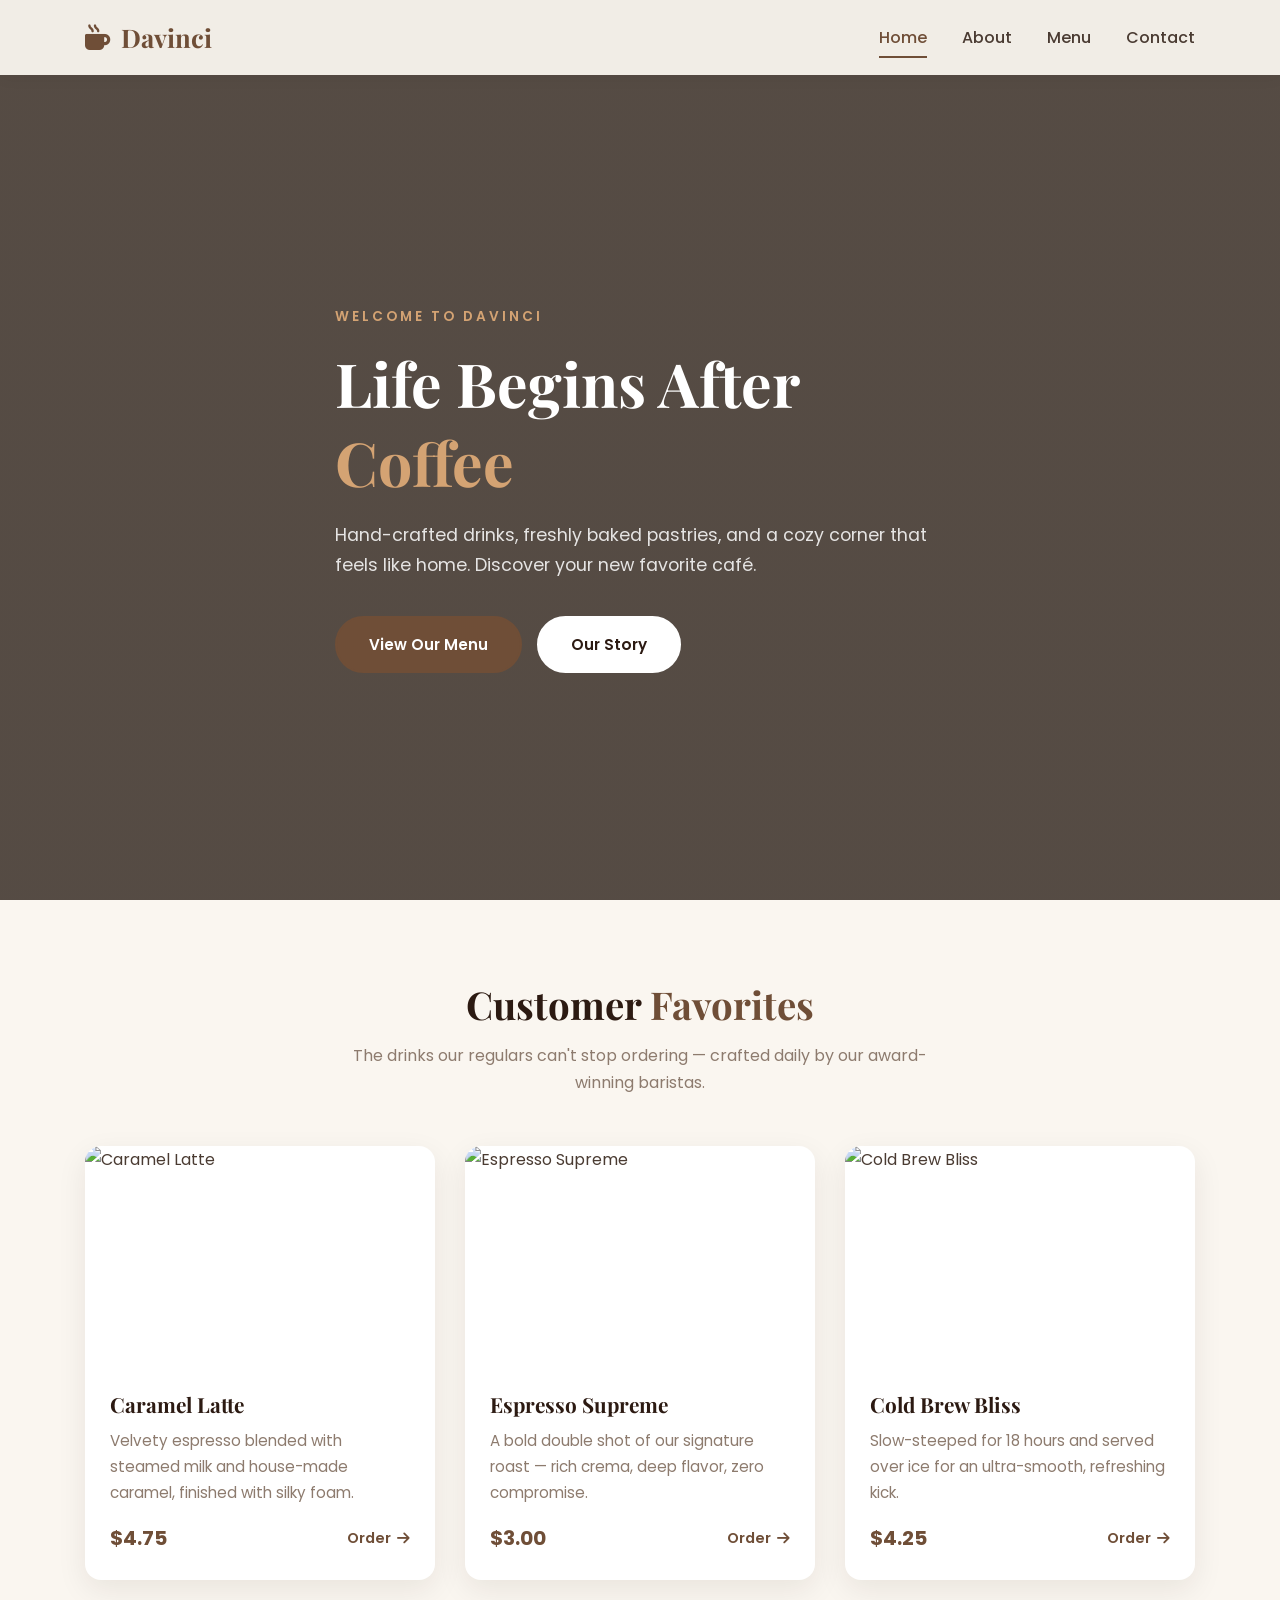
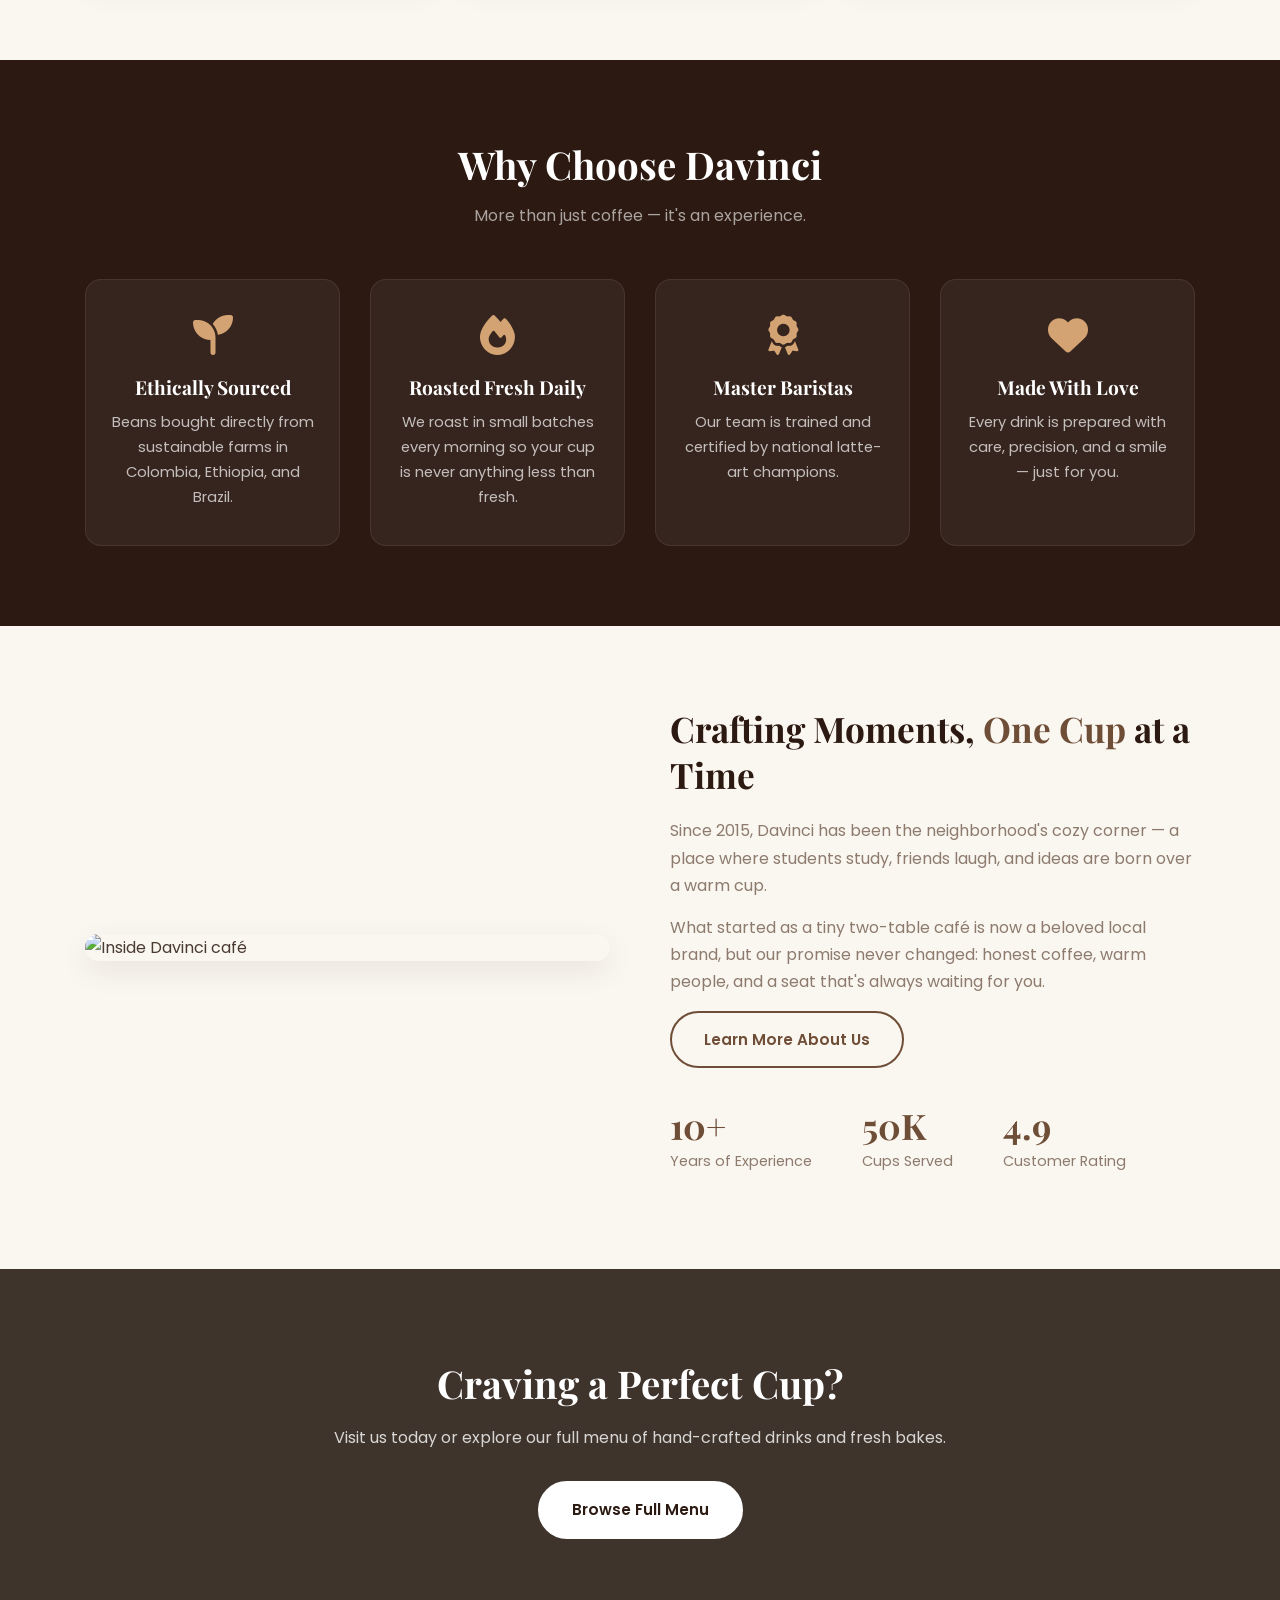
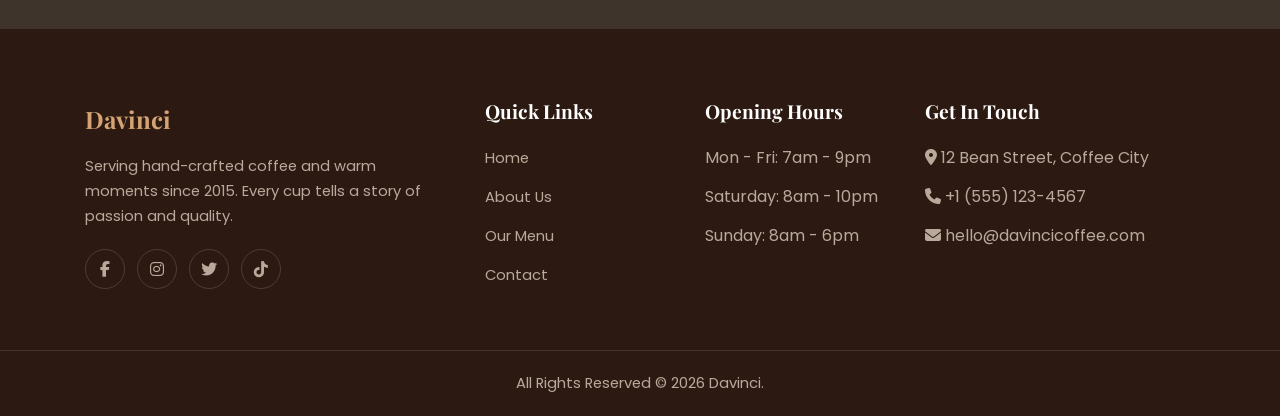
==== commit 7fe4e9ad: "html css project2 menu" ====
--- a/Maser/project2/pageHtml/index.html
+++ b/Maser/project2/pageHtml/index.html
@@ -4,7 +4,7 @@
     <meta charset="UTF-8">
     <meta name="viewport" content="width=device-width, initial-scale=1.0">
     <title>Davinci | Home</title>
-   
+    
     <link href="https://fonts.googleapis.com/css2?family=Playfair+Display:wght@600;700&family=Poppins:wght@400;500;600&display=swap" rel="stylesheet">
     <link rel="stylesheet" href="https://cdnjs.cloudflare.com/ajax/libs/font-awesome/6.5.1/css/all.min.css">
     <link rel="stylesheet" href="../css/style.css">
@@ -23,7 +23,7 @@
                 <ul class="nav-list">
                     <li><a href="index.html" class="active">Home</a></li>
                     <li><a href="about.html">About</a></li>
-                    <li><a href="menu.html">Menu</a></li>
+                    <li><a href="services.html">Menu</a></li>
                     <li><a href="contact.html">Contact</a></li>
                 </ul>
             </nav>
@@ -37,7 +37,7 @@
             <h1>Life Begins After <span>Coffee</span></h1>
             <p>Hand-crafted drinks, freshly baked pastries, and a cozy corner that feels like home. Discover your new favorite café.</p>
             <div class="hero-buttons">
-                <a href="menu.html" class="btn btn-primary">View Our Menu</a>
+                <a href="services.html" class="btn btn-primary">View Our Menu</a>
                 <a href="about.html" class="btn btn-light">Our Story</a>
             </div>
         </div>
@@ -59,7 +59,7 @@
                         <p>Velvety espresso blended with steamed milk and house-made caramel, finished with silky foam.</p>
                         <div class="card-footer">
                             <span class="card-price">$4.75</span>
-                            <a href="menu.html" class="card-link">Order <i class="fas fa-arrow-right"></i></a>
+                            <a href="services.html" class="card-link">Order <i class="fas fa-arrow-right"></i></a>
                         </div>
                     </div>
                 </article>
@@ -73,7 +73,7 @@
                         <p>A bold double shot of our signature roast — rich crema, deep flavor, zero compromise.</p>
                         <div class="card-footer">
                             <span class="card-price">$3.00</span>
-                            <a href="menu.html" class="card-link">Order <i class="fas fa-arrow-right"></i></a>
+                            <a href="services.html" class="card-link">Order <i class="fas fa-arrow-right"></i></a>
                         </div>
                     </div>
                 </article>
@@ -87,7 +87,7 @@
                         <p>Slow-steeped for 18 hours and served over ice for an ultra-smooth, refreshing kick.</p>
                         <div class="card-footer">
                             <span class="card-price">$4.25</span>
-                            <a href="menu.html" class="card-link">Order <i class="fas fa-arrow-right"></i></a>
+                            <a href="services.html" class="card-link">Order <i class="fas fa-arrow-right"></i></a>
                         </div>
                     </div>
                 </article>
@@ -95,10 +95,10 @@
         </div>
     </section>
 
-    <!-- ===== Why Choose Us (Flexbox/Grid Features) ===== -->
+    <!-- ===== Why Choose Us ===== -->
     <section class="section features">
         <div class="container">
-            <h2 class="section-title">Why Choose Brew Haven</h2>
+            <h2 class="section-title">Why Choose Davinci</h2>
             <p class="section-subtitle">More than just coffee — it's an experience.</p>
 
             <div class="features-grid">
@@ -130,11 +130,11 @@
     <section class="section">
         <div class="container story-grid">
             <div class="story-img">
-                <img src="https://images.unsplash.com/photo-1554118811-1e0d58224f24?auto=format&fit=crop&w=900&q=80" alt="Inside Brew Haven café">
+                <img src="https://images.unsplash.com/photo-1554118811-1e0d58224f24?auto=format&fit=crop&w=900&q=80" alt="Inside Davinci café">
             </div>
             <div class="story-text">
                 <h2>Crafting Moments, <span>One Cup</span> at a Time</h2>
-                <p>Since 2015, Brew Haven has been the neighborhood's cozy corner — a place where students study, friends laugh, and ideas are born over a warm cup.</p>
+                <p>Since 2015, Davinci has been the neighborhood's cozy corner — a place where students study, friends laugh, and ideas are born over a warm cup.</p>
                 <p>What started as a tiny two-table café is now a beloved local brand, but our promise never changed: honest coffee, warm people, and a seat that's always waiting for you.</p>
                 <a href="about.html" class="btn btn-outline">Learn More About Us</a>
                 <div class="story-stats">
@@ -150,7 +150,7 @@
     <section class="cta-banner">
         <h2>Craving a Perfect Cup?</h2>
         <p>Visit us today or explore our full menu of hand-crafted drinks and fresh bakes.</p>
-        <a href="menu.html" class="btn btn-light">Browse Full Menu</a>
+        <a href="services.html" class="btn btn-light">Browse Full Menu</a>
     </section>
 
     <!-- ===== Footer ===== -->
@@ -171,7 +171,7 @@
                 <ul>
                     <li><a href="index.html">Home</a></li>
                     <li><a href="about.html">About Us</a></li>
-                    <li><a href="menu.html">Our Menu</a></li>
+                    <li><a href="services.html">Our Menu</a></li>
                     <li><a href="contact.html">Contact</a></li>
                 </ul>
             </div>
@@ -188,12 +188,12 @@
                 <ul>
                     <li><i class="fas fa-map-marker-alt"></i> 12 Bean Street, Coffee City</li>
                     <li><i class="fas fa-phone"></i> +1 (555) 123-4567</li>
-                    <li><i class="fas fa-envelope"></i> hello@brewhaven.com</li>
+                    <li><i class="fas fa-envelope"></i> hello@davincicoffee.com</li>
                 </ul>
             </div>
         </div>
         <div class="footer-bottom">
-            <p>All Rights Reserved &copy; 2026 Brew Haven.</p>
+            <p>All Rights Reserved &copy; 2026 Davinci.</p>
         </div>
     </footer>
 
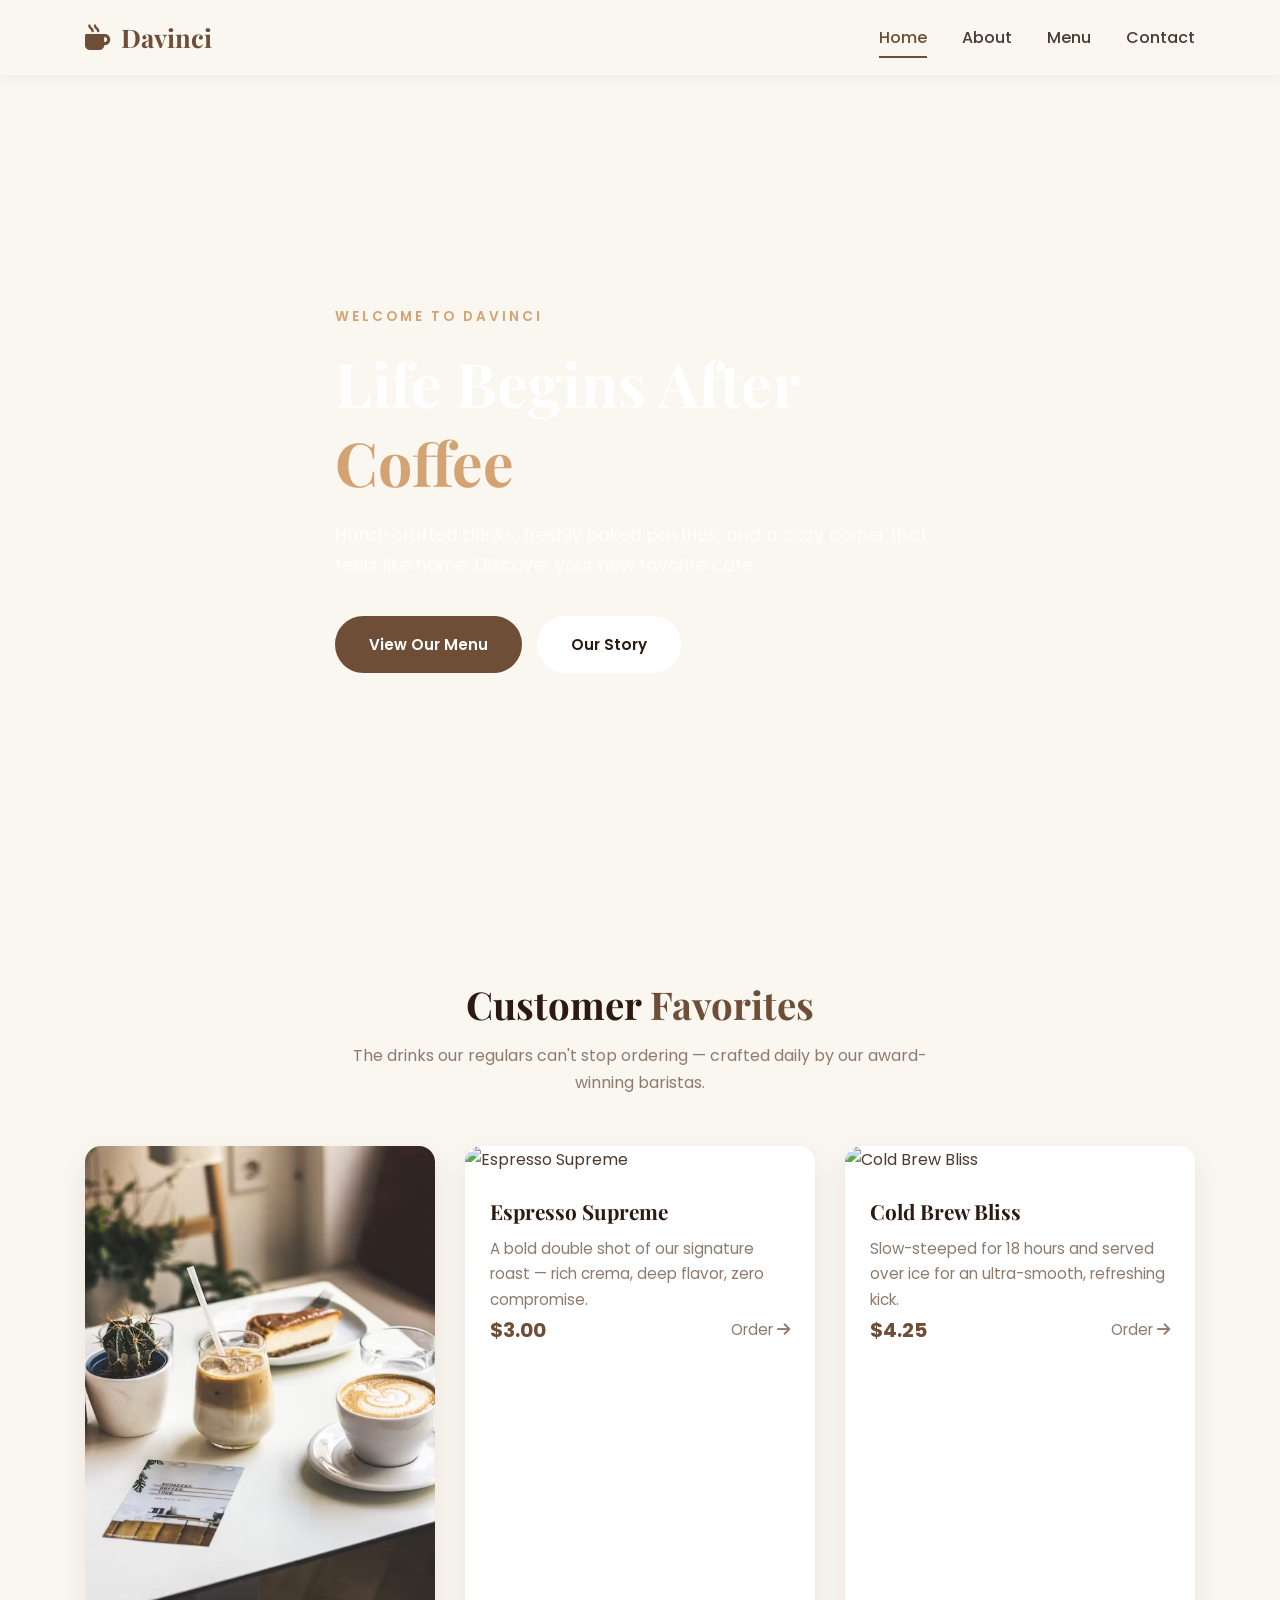
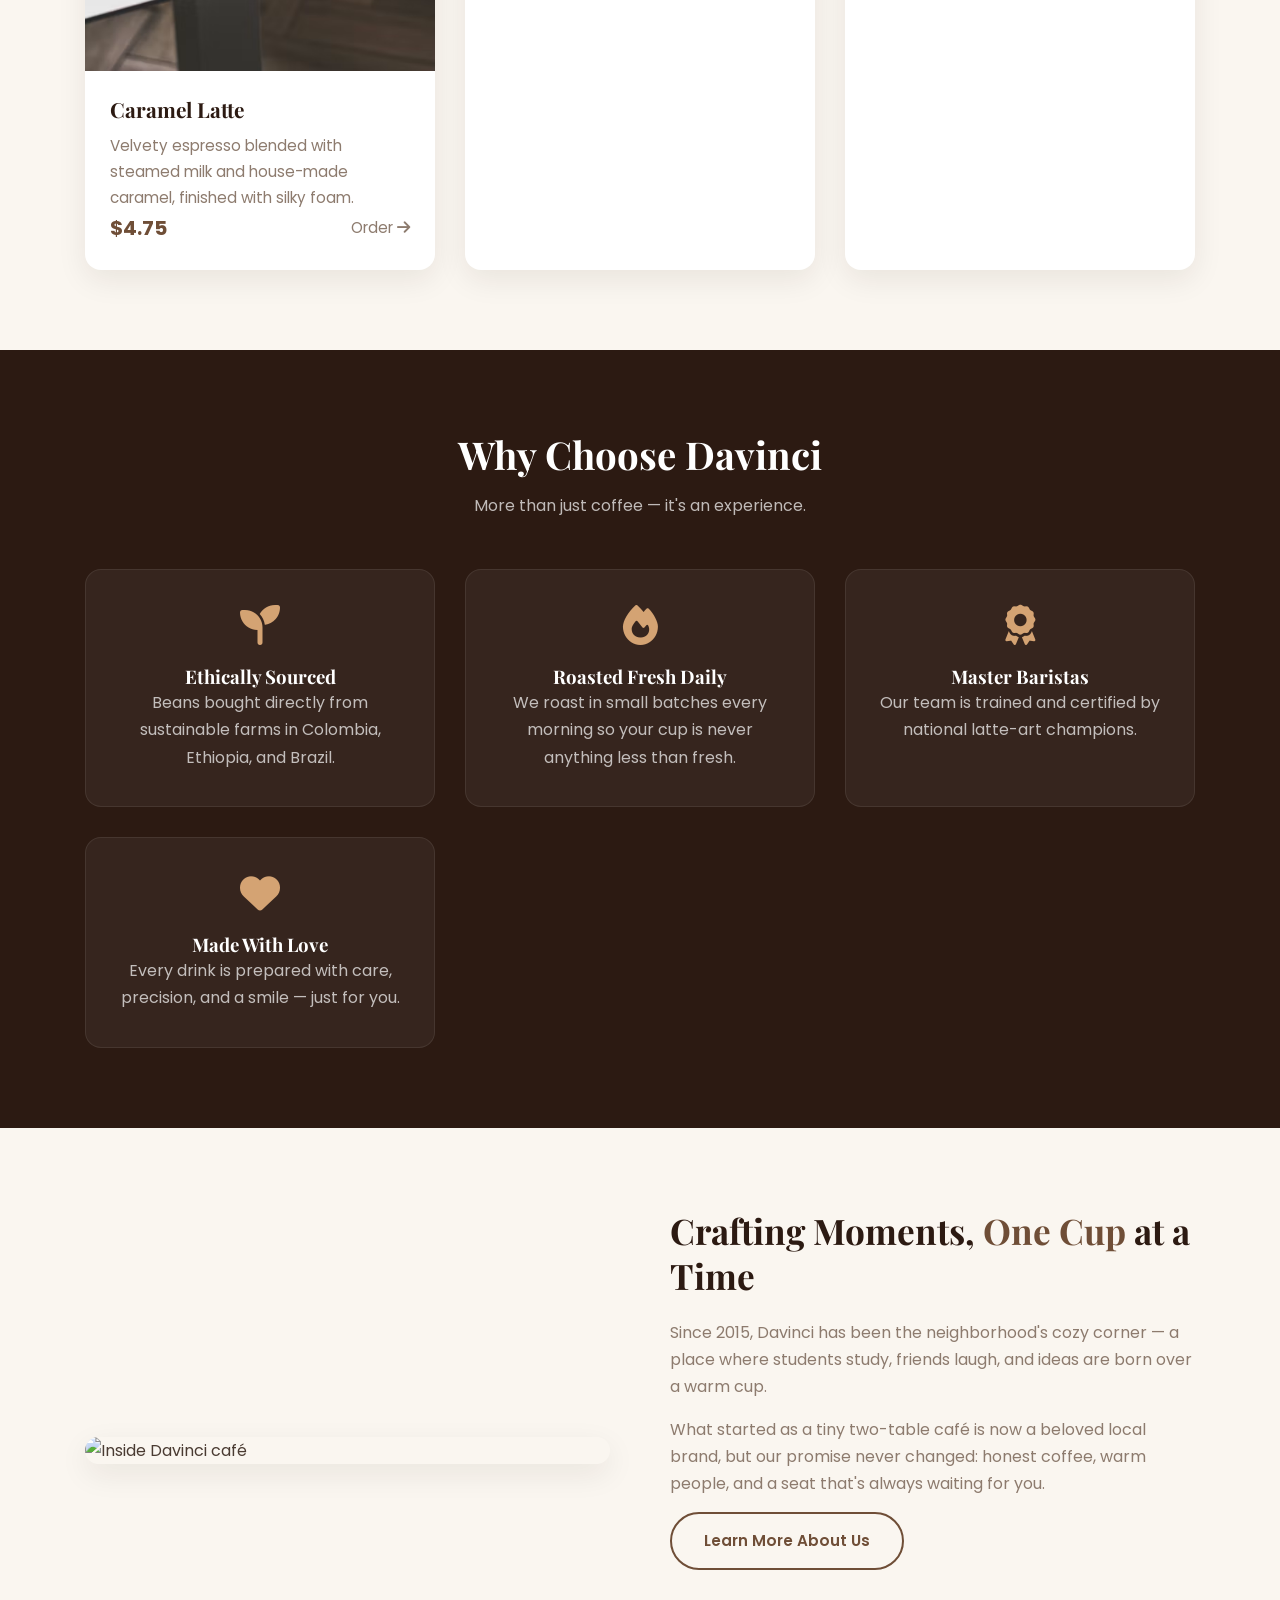
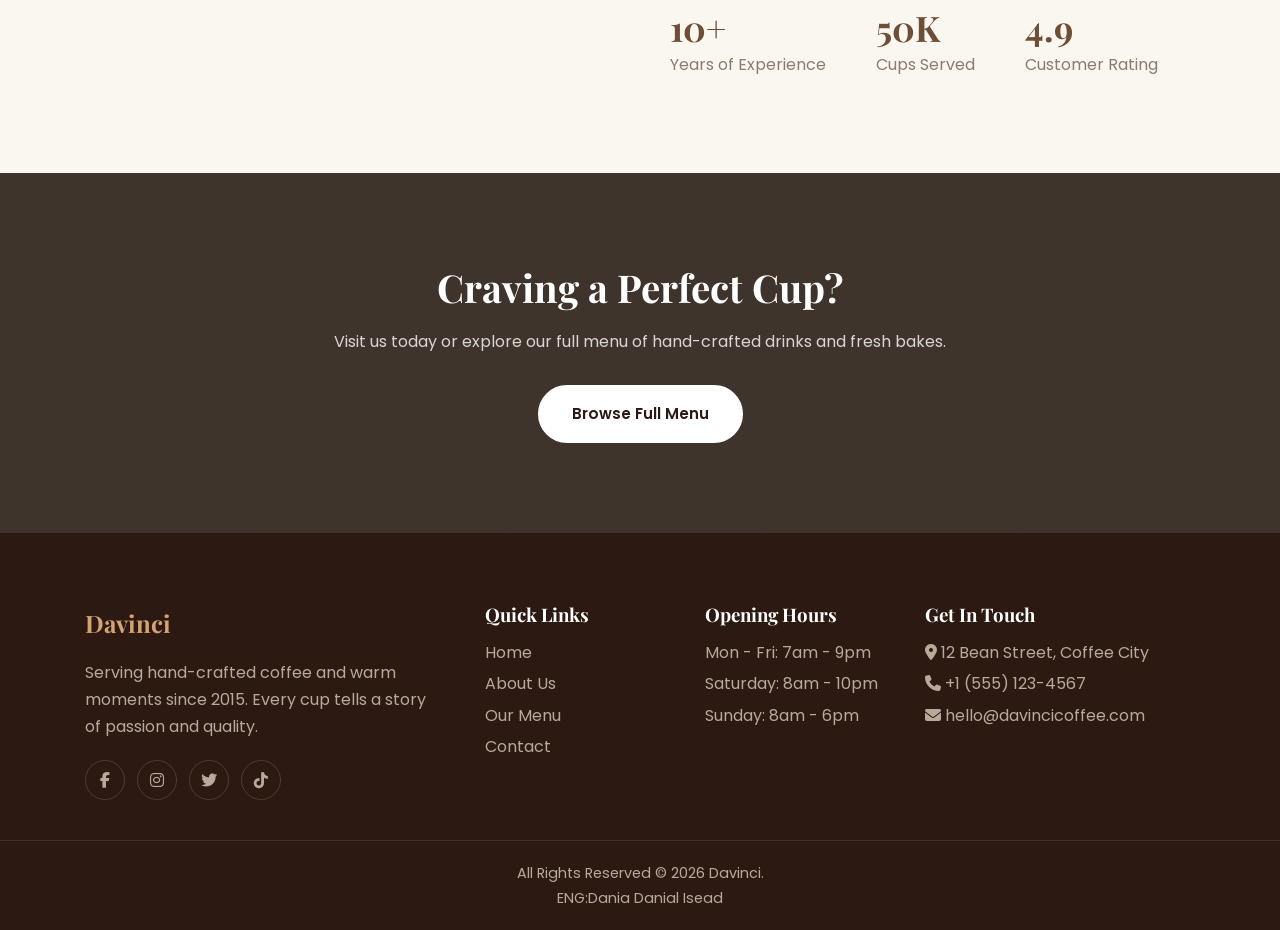
==== commit 85e6824f: "html css project2 foot" ====
--- a/Maser/project2/pageHtml/index.html
+++ b/Maser/project2/pageHtml/index.html
@@ -52,7 +52,7 @@
             <div class="card-grid">
                 <article class="card">
                     <div class="card-img">
-                        <img src="https://images.unsplash.com/photo-1509042239860-f550ce91d85e?auto=format&fit=crop&w=800&q=80" alt="Caramel Latte">
+                        <img src="../img/photo-1564327368633-151ef1d45021.avif" alt="Caramel Latte">
                     </div>
                     <div class="card-body">
                         <h3>Caramel Latte</h3>
@@ -194,6 +194,7 @@
         </div>
         <div class="footer-bottom">
             <p>All Rights Reserved &copy; 2026 Davinci.</p>
+            <p>ENG:Dania Danial Isead</p>
         </div>
     </footer>
 
--- a/Maser/project2/css/style.css
+++ b/Maser/project2/css/style.css
@@ -1,14 +1,13 @@
-
-/* ---------- VARIABLES  ---------- */
+/* ---------- VARIABLES & RESET ---------- */
 :root {
-    --espresso: #2C1A12;
-    --coffee: #6F4E37;
-    --caramel: #D4A373;
-    --cream: #FAF6F0;
+    --primary: #6F4E37;
+    --primary-dark: #2C1A12;
+    --accent: #D4A373;
+    --bg-light: #FAF6F0;
     --white: #FFFFFF;
-    --text: #4A3B32;
-    --muted: #8D7B6E;
-    --border: #E8DFD5;
+    --text-dark: #4A3B32;
+    --text-muted: #8D7B6E;
+    --border-color: #E8DFD5;
     --shadow: 0 10px 30px rgba(44, 26, 18, 0.08);
     --transition: all 0.3s ease;
 }
@@ -25,14 +24,14 @@
 
 body {
     font-family: 'Poppins', sans-serif;
-    background-color: var(--cream);
-    color: var(--text);
+    background: var(--bg-light);
+    color: var(--text-dark);
     line-height: 1.7;
 }
 
 h1, h2, h3, h4 {
     font-family: 'Playfair Display', serif;
-    color: var(--espresso);
+    color: var(--primary-dark);
     line-height: 1.3;
 }
 
@@ -57,7 +56,7 @@
 }
 
 .section {
-    padding: 80px 0;
+   padding: 80px 0;
 }
 
 .section-title {
@@ -66,13 +65,13 @@
     margin-bottom: 12px;
 }
 
-.section-title span {
-    color: var(--coffee);
+.section-title span, .section-subtitle span {
+    color: var(--primary);
 }
 
 .section-subtitle {
     text-align: center;
-    color: var(--muted);
+    color: var(--text-muted);
     max-width: 600px;
     margin: 0 auto 50px;
 }
@@ -91,20 +90,20 @@
 }
 
 .btn-primary {
-    background: var(--coffee);
-    color: var(--white);
-    border-color: var(--coffee);
+    background: var(--primary);
+    color: var(--white);
+    border-color: var(--primary);
 }
 
 .btn-primary:hover {
     background: transparent;
-    color: var(--coffee);
+    color: var(--primary);
     transform: translateY(-3px);
 }
 
 .btn-light {
     background: var(--white);
-    color: var(--espresso);
+    color: var(--primary-dark);
     border-color: var(--white);
 }
 
@@ -115,17 +114,17 @@
 
 .btn-outline {
     background: transparent;
-    color: var(--coffee);
-    border-color: var(--coffee);
+    color: var(--primary);
+    border-color: var(--primary);
 }
 
 .btn-outline:hover {
-    background: var(--coffee);
+    background: var(--primary);
     color: var(--white);
     transform: translateY(-3px);
 }
 
-/* ---------- HEADER & NAVIGATION (Fixed) ---------- */
+/* ---------- HEADER & NAVIGATION ---------- */
 .site-header {
     position: fixed;
     top: 0;
@@ -148,18 +147,14 @@
     font-family: 'Playfair Display', serif;
     font-size: 1.6rem;
     font-weight: 700;
-    color: var(--espresso);
+    color: var(--primary-dark);
     display: flex;
     align-items: center;
     gap: 10px;
 }
 
-.logo i {
-    color: var(--coffee);
-}
-
-.logo span {
-    color: var(--coffee);
+.logo i, .logo span {
+    color: var(--primary);
 }
 
 .nav-list {
@@ -169,7 +164,7 @@
 
 .nav-list a {
     font-weight: 500;
-    color: var(--text);
+    color: var(--text-dark);
     position: relative;
     padding: 5px 0;
     transition: var(--transition);
@@ -182,27 +177,29 @@
     bottom: -4px;
     width: 0;
     height: 2px;
-    background: var(--coffee);
+    background: var(--primary);
     transition: var(--transition);
 }
 
-.nav-list a:hover,
+.nav-list a:hover{
+    color: var(--primary);
+}
 .nav-list a.active {
-    color: var(--coffee);
-}
-
-.nav-list a:hover::after,
-.nav-list a.active::after {
+    color: var(--primary);
+}
+
+.nav-list a:hover::after {
     width: 100%;
 }
-
-/* Pure CSS Mobile Menu */
-.nav-toggle {
+ .nav-list a.active::after {
+    width: 100%;
+}
+
+.nav-toggle, .nav-toggle-label {
     display: none;
 }
 
 .nav-toggle-label {
-    display: none;
     flex-direction: column;
     gap: 5px;
     cursor: pointer;
@@ -211,19 +208,28 @@
 .nav-toggle-label span {
     width: 26px;
     height: 3px;
-    background: var(--espresso);
+    background: var(--primary-dark);
     border-radius: 2px;
     transition: var(--transition);
 }
 
-/* ---------- HOME HERO ---------- */
+/* ---------- HERO SECTIONS ---------- */
+.hero, .page-hero {
+    background: linear-gradient(rgba(30, 18, 10, 0.75), rgba(30, 18, 10, 0.75));
+    background-position: center; 
+    background-size: cover;
+    background-repeat: no-repeat;
+    color: var(--white);
+    text-align: center;
+}
+
 .hero {
     min-height: 100vh;
     display: flex;
     align-items: center;
     padding-top: 75px;
-    background: linear-gradient(rgba(30, 18, 10, 0.75), rgba(30, 18, 10, 0.75)),
-        url('https://images.unsplash.com/photo-1447933601403-0c6688de566e?auto=format&fit=crop&w=1600&q=80') center / cover no-repeat;
+    background-image: url('https://images.unsplash.com/photo-1447933601403-0c6688de566e?auto=format&fit=crop&w=1600&q=80');
+    text-align: left;
 }
 
 .hero-content {
@@ -231,13 +237,13 @@
 }
 
 .hero-tag {
-    display: inline-block;
-    color: var(--caramel);
+    color: var(--accent);
     letter-spacing: 3px;
     text-transform: uppercase;
     font-size: 0.85rem;
     font-weight: 600;
     margin-bottom: 15px;
+    display: inline-block;
 }
 
 .hero h1 {
@@ -246,8 +252,8 @@
     margin-bottom: 20px;
 }
 
-.hero h1 span {
-    color: var(--caramel);
+.hero h1 span, .hero span {
+    color: var(--accent);
 }
 
 .hero p {
@@ -262,42 +268,37 @@
     flex-wrap: wrap;
 }
 
-/* ---------- PAGE HERO (Inner Pages) ---------- */
 .page-hero {
     padding: 170px 0 80px;
-    text-align: center;
-    background: linear-gradient(rgba(30, 18, 10, 0.8), rgba(30, 18, 10, 0.8)),
-        url('https://images.unsplash.com/photo-1495474472287-4d71bcdd2085?auto=format&fit=crop&w=1600&q=80') center / cover no-repeat;
+    background-image: url('https://images.unsplash.com/photo-1495474472287-4d71bcdd2085?auto=format&fit=crop&w=1600&q=80');
 }
 
 .page-hero h1 {
-    color: var(--white);
     font-size: 3rem;
     margin-bottom: 10px;
 }
 
 .breadcrumb {
-    color: var(--caramel);
+    color: var(--accent);
     font-size: 0.95rem;
 }
 
 .breadcrumb a {
     color: rgba(255, 255, 255, 0.8);
-    transition: var(--transition);
 }
 
 .breadcrumb a:hover {
-    color: var(--caramel);
-}
-
-/* ---------- PRODUCT / FEATURE CARDS ---------- */
-.card-grid {
+    color: var(--accent);
+}
+
+/* ---------- GRIDS & CARDS ---------- */
+.card-grid, .team-grid, .features-grid {
     display: grid;
+    gap: 30px;
     grid-template-columns: repeat(auto-fit, minmax(280px, 1fr));
-    gap: 30px;
-}
-
-.card {
+}
+
+.card, .team-card, .menu-item, .contact-form, .contact-info-card {
     background: var(--white);
     border-radius: 16px;
     overflow: hidden;
@@ -305,40 +306,36 @@
     transition: var(--transition);
 }
 
-.card:hover {
-    transform: translateY(-10px);
-    box-shadow: 0 20px 40px rgba(44, 26, 18, 0.15);
-}
-
-.card-img {
+.card:hover, .team-card:hover, .menu-item:hover {
+    transform: translateY(-8px);
+}
+
+.card-img, .team-card img {
+    /* height: 220px; */
     overflow: hidden;
-    height: 220px;
-}
-
-.card-img img {
+}
+
+.card-img img, .team-card img {
+    /* width: 100%;
+    height: 100%;
+    object-fit: cover; */
     width: 100%;
-    height: 100%;
+    height: 50%;
     object-fit: cover;
-    transition: transform 0.5s ease;
-}
-
-.card:hover .card-img img {
-    transform: scale(1.1);
-}
-
-.card-body {
+}
+
+.card-body, .team-info, .contact-form {
     padding: 25px;
 }
 
-.card-body h3 {
+.card-body h3, .team-info h3 {
     font-size: 1.3rem;
     margin-bottom: 10px;
 }
 
-.card-body p {
-    color: var(--muted);
+.card-body p, .team-info span, .card-link {
+    color: var(--text-muted);
     font-size: 0.95rem;
-    margin-bottom: 15px;
 }
 
 .card-footer {
@@ -347,78 +344,47 @@
     align-items: center;
 }
 
-.card-price {
-    color: var(--coffee);
+.card-price, .price {
+    color: var(--primary);
     font-weight: 700;
     font-size: 1.25rem;
 }
 
-.card-link {
-    color: var(--coffee);
-    font-weight: 600;
-    font-size: 0.9rem;
-    display: inline-flex;
-    align-items: center;
-    gap: 6px;
-    transition: var(--transition);
-}
-
-.card-link:hover {
-    gap: 10px;
-}
-
-/* ---------- FEATURES (Why Choose Us) ---------- */
+/* ---------- FEATURES ---------- */
 .features {
-    background: var(--espresso);
-}
-
-.features .section-title {
-    color: var(--white);
-}
-
-.features .section-subtitle {
-    color: rgba(255, 255, 255, 0.6);
-}
-
-.features-grid {
-    display: grid;
-    grid-template-columns: repeat(auto-fit, minmax(240px, 1fr));
-    gap: 30px;
+    background: var(--primary-dark);
+}
+
+.features .section-title, .features h3 {
+    color: var(--white);
+}
+
+.features .section-subtitle, .features p {
+    color: rgba(255, 255, 255, 0.7);
 }
 
 .feature {
     text-align: center;
     padding: 35px 25px;
     background: rgba(255, 255, 255, 0.05);
+    border-radius: 16px;
     border: 1px solid rgba(255, 255, 255, 0.08);
-    border-radius: 16px;
     transition: var(--transition);
 }
 
 .feature:hover {
     background: rgba(255, 255, 255, 0.1);
+    border-color: var(--accent);
     transform: translateY(-5px);
-    border-color: var(--caramel);
 }
 
 .feature i {
     font-size: 2.5rem;
-    color: var(--caramel);
+    color: var(--accent);
     margin-bottom: 20px;
 }
 
-.feature h3 {
-    color: var(--white);
-    font-size: 1.2rem;
-    margin-bottom: 10px;
-}
-
-.feature p {
-    color: rgba(255, 255, 255, 0.7);
-    font-size: 0.92rem;
-}
-
-/* ---------- STORY / ABOUT GRID ---------- */
+/* ----------STORY / ABOUT ---------- */
 .story-grid {
     display: grid;
     grid-template-columns: 1fr 1fr;
@@ -437,11 +403,11 @@
 }
 
 .story-text h2 span {
-    color: var(--coffee);
-}
-
-.story-text p {
-    color: var(--muted);
+    color: var(--primary);
+}
+
+.story-text p, .stat p {
+    color: var(--text-muted);
     margin-bottom: 15px;
 }
 
@@ -453,54 +419,7 @@
 
 .stat h3 {
     font-size: 2.2rem;
-    color: var(--coffee);
-}
-
-.stat p {
-    font-size: 0.9rem;
-    color: var(--muted);
-}
-
-/* ---------- TEAM ---------- */
-.team-grid {
-    display: grid;
-    grid-template-columns: repeat(auto-fit, minmax(250px, 1fr));
-    gap: 30px;
-}
-
-.team-card {
-    background: var(--white);
-    border-radius: 16px;
-    overflow: hidden;
-    text-align: center;
-    box-shadow: var(--shadow);
-    transition: var(--transition);
-}
-
-.team-card:hover {
-    transform: translateY(-8px);
-}
-
-.team-card img {
-    width: 100%;
-    height: 280px;
-    object-fit: cover;
-}
-
-.team-info {
-    padding: 22px;
-}
-
-.team-info h3 {
-    font-size: 1.2rem;
-    margin-bottom: 4px;
-}
-
-.team-info span {
-    color: var(--coffee);
-    font-size: 0.85rem;
-    text-transform: uppercase;
-    letter-spacing: 1px;
+    color: var(--primary);
 }
 
 /* ---------- MENU PAGE ---------- */
@@ -508,6 +427,21 @@
     margin-bottom: 60px;
 }
 
+ .menu_img {
+    background-image: linear-gradient(rgba(30, 18, 10, 0.75), rgba(30, 18, 10, 0.75)), url('../img/menu.webp');
+    background-position: center;
+    background-size: cover;
+    background-repeat: no-repeat;
+    min-height: 70vh;
+    display: flex;             
+    flex-direction: column;       
+    justify-content: center;  
+    align-items: center;       
+    padding-top: 100px;
+    text-align: center;
+    
+}
+
 .category-title {
     display: flex;
     align-items: center;
@@ -518,14 +452,13 @@
 
 .category-title i {
     color: var(--white);
-    background: var(--coffee);
+    background: var(--primary);
     width: 50px;
     height: 50px;
     border-radius: 12px;
     display: flex;
     align-items: center;
     justify-content: center;
-    font-size: 1.2rem;
 }
 
 .menu-grid {
@@ -538,17 +471,12 @@
     display: flex;
     gap: 20px;
     align-items: center;
-    background: var(--white);
     padding: 20px;
-    border-radius: 14px;
-    box-shadow: var(--shadow);
     border-left: 4px solid transparent;
-    transition: var(--transition);
 }
 
 .menu-item:hover {
-    transform: translateY(-5px);
-    border-left-color: var(--caramel);
+    border-left-color: var(--accent);
 }
 
 .menu-item img {
@@ -556,42 +484,21 @@
     height: 90px;
     border-radius: 12px;
     object-fit: cover;
-    flex-shrink: 0;
-}
-
-.menu-item-body {
-    flex: 1;
 }
 
 .menu-item-top {
     display: flex;
     justify-content: space-between;
     align-items: center;
-    gap: 10px;
     margin-bottom: 6px;
-}
-
-.menu-item-top h3 {
-    font-size: 1.1rem;
-}
-
-.menu-item .price {
-    color: var(--coffee);
-    font-weight: 700;
-    white-space: nowrap;
-}
-
-.menu-item p {
-    font-size: 0.88rem;
-    color: var(--muted);
 }
 
 /* ---------- CTA BANNER ---------- */
 .cta-banner {
-    background: linear-gradient(rgba(30, 18, 10, 0.85), rgba(30, 18, 10, 0.85)),
-        url('https://images.unsplash.com/photo-1521017432531-fbd92d768814?auto=format&fit=crop&w=1600&q=80') center / cover no-repeat;
+    background: linear-gradient(rgba(30, 18, 10, 0.85), rgba(30, 18, 10, 0.85)), url('https://images.unsplash.com/photo-1521017432531-fbd92d768814?auto=format&fit=crop&w=1600&q=80') center / cover no-repeat;
     text-align: center;
     padding: 90px 20px;
+    color: var(--white);
 }
 
 .cta-banner h2 {
@@ -613,16 +520,14 @@
 }
 
 .contact-info-card {
-    background: var(--espresso);
+    background: var(--primary-dark);
+    padding: 40px;
+    color: var(--white);
     border-radius: 20px;
-    padding: 40px;
-    color: var(--white);
-}
-
-.contact-info-card h2 {
-    color: var(--white);
-    font-size: 1.8rem;
-    margin-bottom: 25px;
+}
+
+.contact-info-card h2, .contact-info-card h4 {
+    color: var(--white);
 }
 
 .info-row {
@@ -636,35 +541,12 @@
     width: 45px;
     height: 45px;
     background: rgba(255, 255, 255, 0.1);
-    color: var(--caramel);
+    color: var(--accent);
     border-radius: 50%;
     display: flex;
     align-items: center;
     justify-content: center;
     flex-shrink: 0;
-}
-
-.info-row h4 {
-    color: var(--white);
-    font-size: 1rem;
-    margin-bottom: 2px;
-}
-
-.info-row p {
-    color: rgba(255, 255, 255, 0.7);
-    font-size: 0.9rem;
-}
-
-.contact-form {
-    background: var(--white);
-    border-radius: 20px;
-    padding: 40px;
-    box-shadow: var(--shadow);
-}
-
-.contact-form h2 {
-    font-size: 1.8rem;
-    margin-bottom: 25px;
 }
 
 .form-row {
@@ -682,32 +564,30 @@
     font-weight: 500;
     font-size: 0.9rem;
     margin-bottom: 8px;
-    color: var(--espresso);
-}
-
-.form-group input,
-.form-group textarea {
+    color: var(--primary-dark);
+}
+
+.form-group input, .form-group textarea {
     width: 100%;
     padding: 14px 16px;
-    border: 1px solid var(--border);
+    border: 1px solid var(--border-color);
     border-radius: 10px;
     font-family: inherit;
     font-size: 0.95rem;
-    background: var(--cream);
+    background: var(--bg-light);
     transition: var(--transition);
 }
 
-.form-group input:focus,
-.form-group textarea:focus {
+.form-group input:focus, .form-group textarea:focus {
     outline: none;
-    border-color: var(--coffee);
+    border-color: var(--primary);
     background: var(--white);
     box-shadow: 0 0 0 3px rgba(111, 78, 55, 0.1);
 }
 
 /* ---------- FOOTER ---------- */
 .site-footer {
-    background: var(--espresso);
+    background: var(--primary-dark);
     color: #B8A99A;
     padding: 70px 0 0;
 }
@@ -716,44 +596,31 @@
     display: grid;
     grid-template-columns: 2fr 1fr 1fr 1.5fr;
     gap: 40px;
-    padding-bottom: 50px;
-}
-
-.site-footer h3 {
-    color: var(--white);
-    margin-bottom: 20px;
-    font-size: 1.2rem;
-}
-
-.site-footer p {
-    font-size: 0.92rem;
+    padding-bottom: 40px;
+}
+.footer-grid  div ul{
+    display: flex;
+    flex-direction: column;
+    gap: 4px;
+    margin-top:12px ;
+}
+.footer-grid  div ul li:hover{
+    color: var(--primary);
+}
+.site-footer h3, .footer-logo {
+    color: var(--white);
 }
 
 .footer-logo {
     font-family: 'Playfair Display', serif;
     font-size: 1.5rem;
     font-weight: 700;
-    color: var(--white);
     margin-bottom: 15px;
     display: block;
 }
 
 .footer-logo span {
-    color: var(--caramel);
-}
-
-.site-footer ul li {
-    margin-bottom: 12px;
-}
-
-.site-footer ul a {
-    font-size: 0.92rem;
-    transition: var(--transition);
-}
-
-.site-footer ul a:hover {
-    color: var(--caramel);
-    padding-left: 5px;
+    color: var(--accent);
 }
 
 .footer-social {
@@ -771,12 +638,13 @@
     align-items: center;
     justify-content: center;
     transition: var(--transition);
+    color: inherit;
 }
 
 .footer-social a:hover {
-    background: var(--caramel);
-    border-color: var(--caramel);
-    color: var(--espresso);
+    background: var(--accent);
+    border-color: var(--accent);
+    color: var(--primary-dark);
     transform: translateY(-3px);
 }
 
@@ -789,14 +657,8 @@
 
 /* ---------- RESPONSIVE MEDIA QUERIES ---------- */
 @media (max-width: 992px) {
-
-    .story-grid,
-    .contact-grid {
+    .story-grid, .contact-grid, .footer-grid {
         grid-template-columns: 1fr;
-    }
-
-    .footer-grid {
-        grid-template-columns: 1fr 1fr;
     }
 }
 
@@ -842,23 +704,7 @@
         font-size: 2.6rem;
     }
 
-    .page-hero h1 {
-        font-size: 2.2rem;
-    }
-
-    .section-title {
-        font-size: 1.9rem;
-    }
-
     .form-row {
         grid-template-columns: 1fr;
     }
-
-    .footer-grid {
-        grid-template-columns: 1fr;
-    }
-
-    .story-stats {
-        gap: 25px;
-    }
 }
